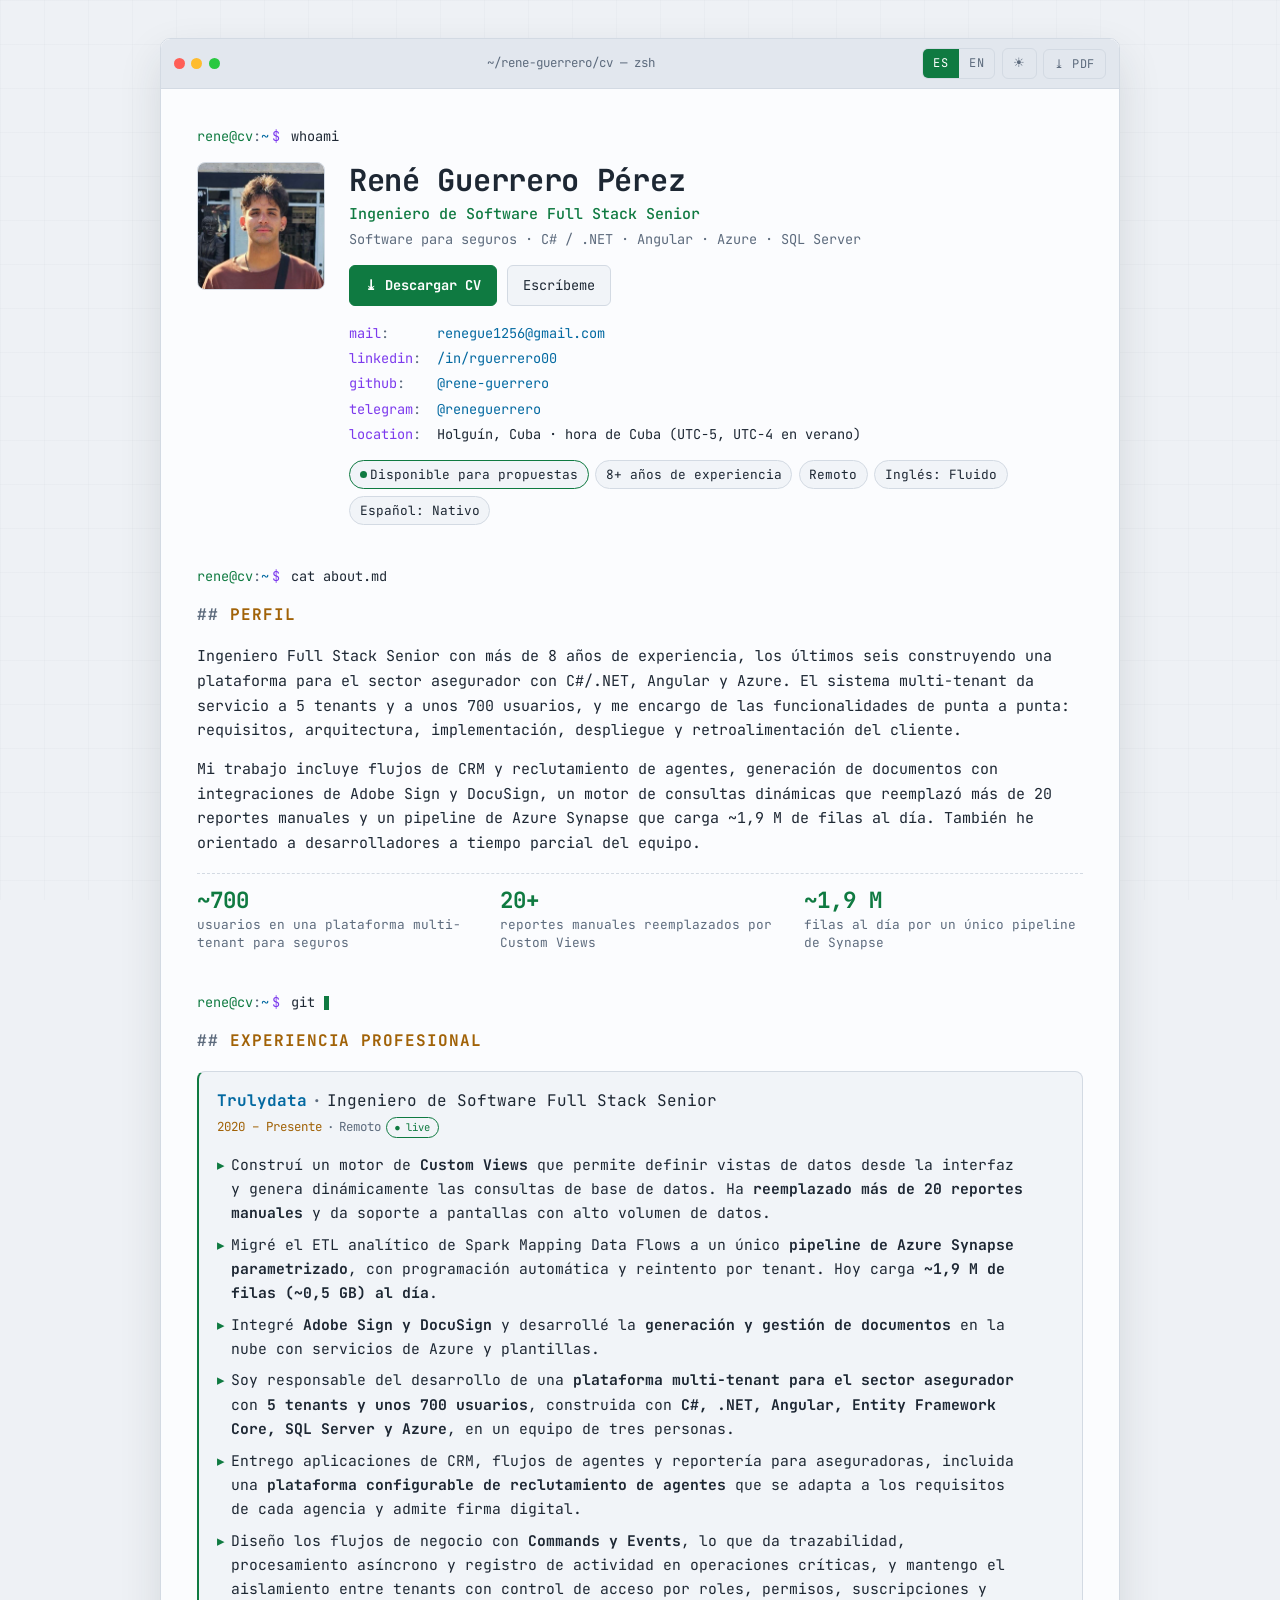
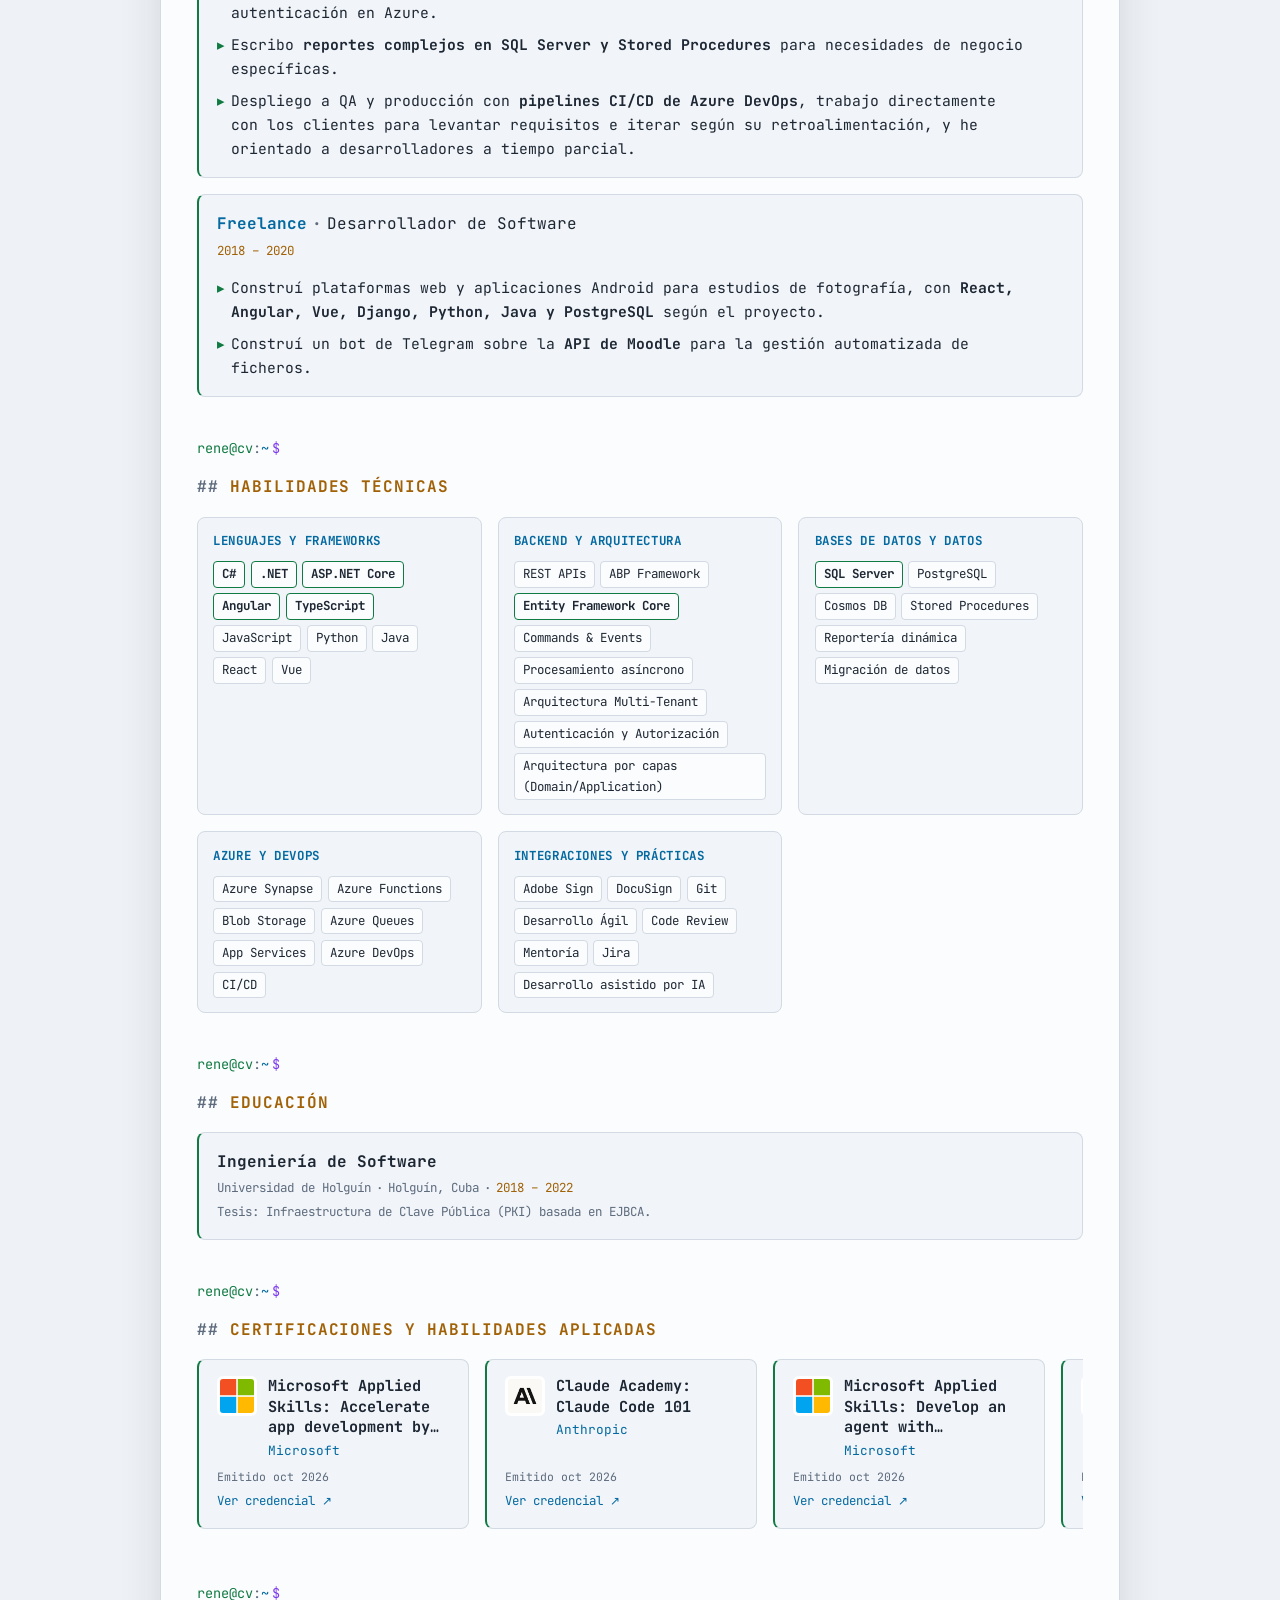
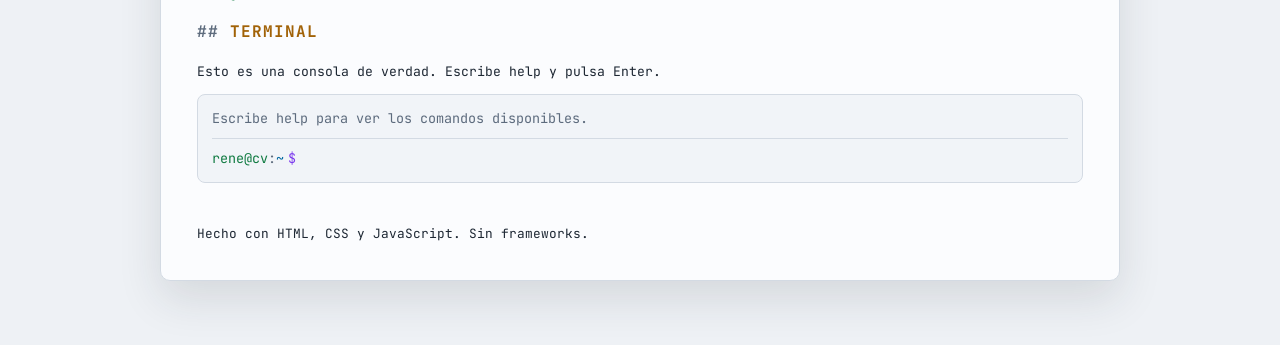
==== es/index.html @ 3ee92f15 "Rewrite content around insurance platform results; add per-language pages Content: new profile, 8 ou" ====
<!DOCTYPE html>
<html lang="es" data-theme="dark" data-base="../">
<head>
<meta charset="utf-8">
<meta name="viewport" content="width=device-width, initial-scale=1">
<title>René Guerrero Pérez — Ingeniero de Software Full Stack Senior</title>
<meta name="description" content="Ingeniero de Software Full Stack Senior que construye plataformas de seguros con C# / .NET, Angular, Azure y SQL Server. 8+ años de experiencia. Remoto.">
<meta name="author" content="René Guerrero Pérez">
<meta name="color-scheme" content="dark light">
<!-- Social cards and structured data need absolute URLs: crawlers do not
     resolve relative ones. If the site ends up on another address, this is
     the only place to change it — update every https://rene-guerrero.github.io/cv
     below, including the ones inside the JSON-LD block. -->
<link rel="canonical" href="https://rene-guerrero.github.io/cv/es/">
<link rel="alternate" hreflang="en" href="https://rene-guerrero.github.io/cv/">
<link rel="alternate" hreflang="es" href="https://rene-guerrero.github.io/cv/es/">
<link rel="alternate" hreflang="x-default" href="https://rene-guerrero.github.io/cv/">

<meta property="og:site_name" content="René Guerrero Pérez">
<meta property="og:title" content="René Guerrero Pérez — Ingeniero de Software Full Stack Senior">
<meta property="og:description" content="Software para seguros · C# / .NET · Angular · Azure · SQL Server. 8+ años de experiencia.">
<meta property="og:type" content="profile">
<meta property="og:locale" content="es_ES">
<meta property="og:locale:alternate" content="en_US">
<meta property="og:url" content="https://rene-guerrero.github.io/cv/es/">
<meta property="og:image" content="https://rene-guerrero.github.io/cv/assets/img/og.png">
<meta property="og:image:width" content="1200">
<meta property="og:image:height" content="630">
<meta property="og:image:alt" content="René Guerrero Pérez — Ingeniero de Software Full Stack Senior">

<meta name="twitter:card" content="summary_large_image">
<meta name="twitter:title" content="René Guerrero Pérez — Ingeniero de Software Full Stack Senior">
<meta name="twitter:description" content="Software para seguros · C# / .NET · Angular · Azure · SQL Server. 8+ años de experiencia.">
<meta name="twitter:image" content="https://rene-guerrero.github.io/cv/assets/img/og.png">

<script type="application/ld+json">
{
  "@context": "https://schema.org",
  "@type": "Person",
  "name": "René Guerrero Pérez",
  "givenName": "René",
  "familyName": "Guerrero Pérez",
  "jobTitle": "Ingeniero de Software Full Stack Senior",
  "description": "Ingeniero Full Stack Senior con más de 8 años de experiencia, los últimos seis construyendo una plataforma multi-tenant para seguros con C#, .NET, Angular, SQL Server y Microsoft Azure.",
  "url": "https://rene-guerrero.github.io/cv/",
  "image": "https://rene-guerrero.github.io/cv/assets/img/me-512.jpg",
  "email": "mailto:renegue1256@gmail.com",
  "address": {
    "@type": "PostalAddress",
    "addressLocality": "Holguín",
    "addressCountry": "CU"
  },
  "sameAs": [
    "https://www.linkedin.com/in/rguerrero00/",
    "https://github.com/rene-guerrero",
    "https://t.me/reneguerrero"
  ],
  "worksFor": {
    "@type": "Organization",
    "name": "Trulydata"
  },
  "alumniOf": {
    "@type": "CollegeOrUniversity",
    "name": "University of Holguín"
  },
  "knowsLanguage": [
    { "@type": "Language", "name": "Spanish", "alternateName": "es" },
    { "@type": "Language", "name": "English", "alternateName": "en" }
  ],
  "knowsAbout": [
    "C#", ".NET", "ASP.NET Core", "Angular", "TypeScript",
    "Microsoft Azure", "SQL Server", "Entity Framework Core",
    "Multi-tenant architecture", "REST APIs", "Azure Synapse", "Insurance software"
  ]
}
</script>
<link rel="icon" href="../assets/img/favicon.svg" type="image/svg+xml">
<link rel="preload" href="../assets/fonts/jetbrains-mono-latin.woff2" as="font" type="font/woff2" crossorigin>
<link rel="stylesheet" href="../assets/css/fonts.css">
<link rel="stylesheet" href="../assets/css/style.css">
</head>
<body>

<a class="skip-link" href="#main" data-i18n="ui.skip">Ir al contenido</a>

<div class="gridbg" aria-hidden="true"></div>
<div class="scanlines" aria-hidden="true"></div>

<div class="terminal">

  <header class="titlebar">
    <div class="lights" aria-hidden="true"><span class="light red"></span><span class="light yellow"></span><span class="light green"></span></div>
    <div class="titlebar__title"><span class="muted">~/</span>rene-guerrero<span class="muted">/cv</span> — zsh</div>
    <div class="titlebar__actions">
      <div class="seg" role="group" aria-label="Language">
        <a class="seg__btn" data-lang="es" hreflang="es" lang="es" href="./" aria-label="Español">ES</a>
        <a class="seg__btn" data-lang="en" hreflang="en" lang="en" href="../" aria-label="English">EN</a>
      </div>
      <button type="button" class="iconbtn" id="themeToggle" aria-label="Toggle theme" data-i18n-aria="ui.theme">
        <span class="theme-icon" aria-hidden="true"></span>
      </button>
      <a class="iconbtn iconbtn--text" id="pdfBtn" data-pdf href="../assets/pdf/Rene-Guerrero-CV-EN.pdf"
         download data-i18n-title="ui.pdfTitle">
        <span aria-hidden="true">⤓</span> <span data-i18n="ui.pdf">PDF</span>
      </a>
    </div>
  </header>

  <main class="screen" id="main">

    <!-- ── HERO ─────────────────────────────────────────── -->
    <section class="block hero">
      <p class="cmd" aria-hidden="true"><span class="prompt">rene@cv</span><span class="sep">:</span><span class="path">~</span><span class="sigil">$</span> <span class="typed">whoami</span></p>
      <div class="hero__body">
        <img class="avatar" src="../assets/img/me-512.jpg" alt="René Guerrero Pérez" width="512" height="512">
        <div class="hero__text">
          <h1 class="name">René Guerrero Pérez</h1>
          <p class="role" data-i18n="hero.role">Ingeniero de Software Full Stack Senior</p>
          <p class="stack" data-i18n="hero.stack">Software para seguros · C# / .NET · Angular · Azure · SQL Server</p>
          <p class="cta">
            <a class="btn btn--primary" data-pdf href="../assets/pdf/Rene-Guerrero-CV-EN.pdf" download><span aria-hidden="true">⤓</span> <span data-i18n="hero.cv">Descargar CV</span></a>
            <a class="btn" href="mailto:renegue1256@gmail.com"><span data-i18n="hero.emailMe">Escríbeme</span></a>
          </p>
          <ul class="contact">
            <li><span class="key">mail</span><a href="mailto:renegue1256@gmail.com">renegue1256@gmail.com</a></li>
            <li><span class="key">linkedin</span><a href="https://www.linkedin.com/in/rguerrero00/" target="_blank" rel="noopener">/in/rguerrero00</a></li>
            <li><span class="key">github</span><a href="https://github.com/rene-guerrero" target="_blank" rel="noopener">@rene-guerrero</a></li>
            <li><span class="key">telegram</span><a href="https://t.me/reneguerrero" target="_blank" rel="noopener">@reneguerrero</a></li>
            <li><span class="key">location</span><span data-i18n="hero.location">Holguín, Cuba · hora de Cuba (UTC−5, UTC−4 en verano)</span></li>
          </ul>
          <p class="badges">
            <span class="badge badge--status"><span class="pulse" aria-hidden="true"></span><span data-i18n="hero.available">Disponible para propuestas</span></span>
            <span class="badge" data-i18n="hero.exp">8+ años de experiencia</span>
            <span class="badge" data-i18n="hero.remote">Remoto</span>
            <span class="badge"><span data-i18n="hero.english">Inglés</span>: <span data-i18n="hero.fluent">Fluido</span></span>
            <span class="badge"><span data-i18n="hero.spanish">Español</span>: <span data-i18n="hero.native">Nativo</span></span>
          </p>
        </div>
      </div>
    </section>

    <!-- ── ABOUT ────────────────────────────────────────── -->
    <section class="block" id="about">
      <p class="cmd" aria-hidden="true"><span class="prompt">rene@cv</span><span class="sep">:</span><span class="path">~</span><span class="sigil">$</span> <span class="typed">cat about.md</span></p>
      <h2 class="h2" data-i18n="about.title">Perfil</h2>
      <p class="p" data-i18n="about.p1">Ingeniero Full Stack Senior con más de 8 años de experiencia, los últimos seis construyendo una plataforma para el sector asegurador con C#/.NET, Angular y Azure. El sistema multi-tenant da servicio a 5 tenants y a unos 700 usuarios, y me encargo de las funcionalidades de punta a punta: requisitos, arquitectura, implementación, despliegue y retroalimentación del cliente.</p>
      <p class="p" data-i18n="about.p2">Mi trabajo incluye flujos de CRM y reclutamiento de agentes, generación de documentos con integraciones de Adobe Sign y DocuSign, un motor de consultas dinámicas que reemplazó más de 20 reportes manuales y un pipeline de Azure Synapse que carga ~1,9 M de filas al día. También he orientado a desarrolladores a tiempo parcial del equipo.</p>
      <ul class="results" id="results"><!--pre:results--><li class="result"><span class="result__n">~700</span><span class="result__l">usuarios en una plataforma multi-tenant para seguros</span></li><li class="result"><span class="result__n">20+</span><span class="result__l">reportes manuales reemplazados por Custom Views</span></li><li class="result"><span class="result__n">~1,9 M</span><span class="result__l">filas al día por un único pipeline de Synapse</span></li><!--/pre:results--></ul>
    </section>

    <!-- ── EXPERIENCE ───────────────────────────────────── -->
    <section class="block" id="experience-section">
      <p class="cmd" aria-hidden="true"><span class="prompt">rene@cv</span><span class="sep">:</span><span class="path">~</span><span class="sigil">$</span> <span class="typed">git log --oneline experience/</span></p>
      <h2 class="h2" data-i18n="exp.title">Experiencia profesional</h2>
      <div id="experience" class="timeline"><!--pre:experience--><article class="card job"><header class="job__head"><h3 class="card__title"><span class="job__company">Trulydata</span><span class="dot">·</span><span class="job__role">Ingeniero de Software Full Stack Senior</span></h3><p class="card__meta"><span class="when">2020 – Presente</span><span class="dot">·</span><span>Remoto</span><span class="chip chip--live">● live</span></p></header><ul class="bullets"><li>Construí un motor de <strong>Custom Views</strong> que permite definir vistas de datos desde la interfaz y genera dinámicamente las consultas de base de datos. Ha <strong>reemplazado más de 20 reportes manuales</strong> y da soporte a pantallas con alto volumen de datos.</li><li>Migré el ETL analítico de Spark Mapping Data Flows a un único <strong>pipeline de Azure Synapse parametrizado</strong>, con programación automática y reintento por tenant. Hoy carga <strong>~1,9 M de filas (~0,5 GB) al día</strong>.</li><li>Integré <strong>Adobe Sign y DocuSign</strong> y desarrollé la <strong>generación y gestión de documentos</strong> en la nube con servicios de Azure y plantillas.</li><li>Soy responsable del desarrollo de una <strong>plataforma multi-tenant para el sector asegurador</strong> con <strong>5 tenants y unos 700 usuarios</strong>, construida con <strong>C#, .NET, Angular, Entity Framework Core, SQL Server y Azure</strong>, en un equipo de tres personas.</li><li>Entrego aplicaciones de CRM, flujos de agentes y reportería para aseguradoras, incluida una <strong>plataforma configurable de reclutamiento de agentes</strong> que se adapta a los requisitos de cada agencia y admite firma digital.</li><li>Diseño los flujos de negocio con <strong>Commands y Events</strong>, lo que da trazabilidad, procesamiento asíncrono y registro de actividad en operaciones críticas, y mantengo el aislamiento entre tenants con control de acceso por roles, permisos, suscripciones y autenticación en Azure.</li><li>Escribo <strong>reportes complejos en SQL Server y Stored Procedures</strong> para necesidades de negocio específicas.</li><li>Despliego a QA y producción con <strong>pipelines CI/CD de Azure DevOps</strong>, trabajo directamente con los clientes para levantar requisitos e iterar según su retroalimentación, y he orientado a desarrolladores a tiempo parcial.</li></ul></article><article class="card job"><header class="job__head"><h3 class="card__title"><span class="job__company">Freelance</span><span class="dot">·</span><span class="job__role">Desarrollador de Software</span></h3><p class="card__meta"><span class="when">2018 – 2020</span></p></header><ul class="bullets"><li>Construí plataformas web y aplicaciones Android para estudios de fotografía, con <strong>React, Angular, Vue, Django, Python, Java y PostgreSQL</strong> según el proyecto.</li><li>Construí un bot de Telegram sobre la <strong>API de Moodle</strong> para la gestión automatizada de ficheros.</li></ul></article><!--/pre:experience--></div>
    </section>

    <!-- ── SKILLS ───────────────────────────────────────── -->
    <section class="block" id="skills-section">
      <p class="cmd" aria-hidden="true"><span class="prompt">rene@cv</span><span class="sep">:</span><span class="path">~</span><span class="sigil">$</span> <span class="typed">ls -la skills/</span></p>
      <h2 class="h2" data-i18n="skills.title">Habilidades técnicas</h2>
      <div id="skills" class="skills"><!--pre:skills--><div class="skillgroup"><h3 class="skillgroup__name">Lenguajes y Frameworks</h3><ul class="tags"><li class="tag tag--core">C#</li><li class="tag tag--core">.NET</li><li class="tag tag--core">ASP.NET Core</li><li class="tag tag--core">Angular</li><li class="tag tag--core">TypeScript</li><li class="tag">JavaScript</li><li class="tag">Python</li><li class="tag">Java</li><li class="tag">React</li><li class="tag">Vue</li></ul></div><div class="skillgroup"><h3 class="skillgroup__name">Backend y Arquitectura</h3><ul class="tags"><li class="tag">REST APIs</li><li class="tag">ABP Framework</li><li class="tag tag--core">Entity Framework Core</li><li class="tag">Commands &amp; Events</li><li class="tag">Procesamiento asíncrono</li><li class="tag">Arquitectura Multi-Tenant</li><li class="tag">Autenticación y Autorización</li><li class="tag">Arquitectura por capas (Domain/Application)</li></ul></div><div class="skillgroup"><h3 class="skillgroup__name">Bases de Datos y Datos</h3><ul class="tags"><li class="tag tag--core">SQL Server</li><li class="tag">PostgreSQL</li><li class="tag">Cosmos DB</li><li class="tag">Stored Procedures</li><li class="tag">Reportería dinámica</li><li class="tag">Migración de datos</li></ul></div><div class="skillgroup"><h3 class="skillgroup__name">Azure y DevOps</h3><ul class="tags"><li class="tag">Azure Synapse</li><li class="tag">Azure Functions</li><li class="tag">Blob Storage</li><li class="tag">Azure Queues</li><li class="tag">App Services</li><li class="tag">Azure DevOps</li><li class="tag">CI/CD</li></ul></div><div class="skillgroup"><h3 class="skillgroup__name">Integraciones y Prácticas</h3><ul class="tags"><li class="tag">Adobe Sign</li><li class="tag">DocuSign</li><li class="tag">Git</li><li class="tag">Desarrollo Ágil</li><li class="tag">Code Review</li><li class="tag">Mentoría</li><li class="tag">Jira</li><li class="tag">Desarrollo asistido por IA</li></ul></div><!--/pre:skills--></div>
    </section>

    <!-- ── EDUCATION ────────────────────────────────────── -->
    <section class="block" id="education-section">
      <p class="cmd" aria-hidden="true"><span class="prompt">rene@cv</span><span class="sep">:</span><span class="path">~</span><span class="sigil">$</span> <span class="typed">cat education.txt</span></p>
      <h2 class="h2" data-i18n="edu.title">Educación</h2>
      <div class="card">
        <h3 class="card__title" data-i18n="edu.degree">Ingeniería de Software</h3>
        <p class="card__meta"><span data-i18n="edu.school">Universidad de Holguín</span> <span class="dot">·</span> <span data-i18n="edu.place">Holguín, Cuba</span> <span class="dot">·</span> <span class="when">2018 – 2022</span></p>
        <p class="card__meta" data-i18n="edu.thesis">Tesis: Infraestructura de Clave Pública (PKI) basada en EJBCA.</p>
      </div>
    </section>

    <!-- ── CERTIFICATIONS ───────────────────────────────── -->
    <section class="block" id="certs-section" hidden>
      <p class="cmd" aria-hidden="true"><span class="prompt">rene@cv</span><span class="sep">:</span><span class="path">~</span><span class="sigil">$</span> <span class="typed">ls certifications/ --recent</span></p>
      <h2 class="h2" data-i18n="certs.title">Certificaciones y habilidades aplicadas</h2>
      <ul class="certs" id="certs"></ul>
    </section>

    <!-- ── INTERACTIVE CONSOLE ──────────────────────────── -->
    <section class="block" id="console-section">
      <p class="cmd" aria-hidden="true"><span class="prompt">rene@cv</span><span class="sep">:</span><span class="path">~</span><span class="sigil">$</span> <span class="typed">./cv --interactive</span></p>
      <h2 class="h2" data-i18n="console.title">Terminal</h2>
      <p class="p muted console__hint" data-i18n="console.hint">Esto es una consola de verdad. Escribe help y pulsa Enter.</p>

      <div class="console" id="console">
        <div class="console__out" id="consoleOut" role="log" aria-live="polite"></div>
        <form class="console__form" id="consoleForm" autocomplete="off">
          <label class="console__label" for="consoleInput">
            <span class="prompt">rene@cv</span><span class="sep">:</span><span class="path">~</span><span class="sigil">$</span>
          </label>
          <input class="console__input" id="consoleInput" type="text"
                 spellcheck="false" autocapitalize="off" autocorrect="off"
                 data-i18n-aria="console.label">
        </form>
      </div>
    </section>

    <!-- ── FOOTER ───────────────────────────────────────── -->
    <section class="block">
      <p class="p muted small"><span data-i18n="ui.builtWith">Hecho con HTML, CSS y JavaScript. Sin frameworks.</span></p>
    </section>

  </main>
</div>

<script src="../assets/js/data.js"></script>
<script src="../assets/js/certs.js"></script>
<script src="../assets/js/main.js"></script>
</body>
</html>
---- assets/css/fonts.css ----
/* JetBrains Mono (variable, weights 400-700), self-hosted.
   Generated by tools/fetch-fonts.py - do not edit by hand.
   SIL Open Font License 1.1, see assets/fonts/OFL.txt */

/* latin-ext */
@font-face {
  font-family: 'JetBrains Mono';
  font-style: normal;
  font-weight: 400 700;
  font-display: swap;
  src: url(../fonts/jetbrains-mono-latin-ext.woff2) format('woff2');
  unicode-range: U+0100-02BA, U+02BD-02C5, U+02C7-02CC, U+02CE-02D7, U+02DD-02FF, U+0304, U+0308, U+0329, U+1D00-1DBF, U+1E00-1E9F, U+1EF2-1EFF, U+2020, U+20A0-20AB, U+20AD-20C0, U+2113, U+2C60-2C7F, U+A720-A7FF;
}

/* latin */
@font-face {
  font-family: 'JetBrains Mono';
  font-style: normal;
  font-weight: 400 700;
  font-display: swap;
  src: url(../fonts/jetbrains-mono-latin.woff2) format('woff2');
  unicode-range: U+0000-00FF, U+0131, U+0152-0153, U+02BB-02BC, U+02C6, U+02DA, U+02DC, U+0304, U+0308, U+0329, U+2000-206F, U+20AC, U+2122, U+2191, U+2193, U+2212, U+2215, U+FEFF, U+FFFD;
}
---- assets/css/style.css ----
/* ─────────────────────────────────────────────────────
   CV — terminal / console theme
   ───────────────────────────────────────────────────── */

:root {
  --font: "JetBrains Mono", ui-monospace, SFMono-Regular, "SF Mono", Menlo,
          Consolas, "Liberation Mono", monospace;

  --radius: 10px;
  --maxw: 60rem;
}

/* Dark (default) */
:root,
:root[data-theme="dark"] {
  --bg: #0b0f14;
  --bg-chrome: #10161e;
  --bg-screen: #0d1219;
  --bg-soft: #131b24;
  --border: #1f2b38;
  --fg: #cdd9e5;
  --fg-dim: #7d8da0;
  --accent: #4ade80;   /* prompt green */
  --accent-2: #38bdf8; /* cyan */
  --accent-3: #f0b429; /* amber */
  --magenta: #c792ea;
  --grid-line: rgba(205, 217, 229, .035);
  --shadow: 0 24px 60px rgba(0, 0, 0, .55);
  --glow: 0 0 12px rgba(74, 222, 128, .35);
}

/* Light */
:root[data-theme="light"] {
  --bg: #eef1f5;
  --bg-chrome: #e2e7ee;
  --bg-screen: #fbfcfe;
  --bg-soft: #f1f4f8;
  --border: #d3dae3;
  --fg: #1d2733;
  --fg-dim: #5d6b7d;
  --accent: #0f7a41;
  --accent-2: #0369a1;
  --accent-3: #a16207;
  --magenta: #7c3aed;
  --grid-line: rgba(29, 39, 51, .04);
  --shadow: 0 18px 44px rgba(29, 39, 51, .12);
  --glow: none;
}

* { box-sizing: border-box; }

html { scroll-behavior: smooth; }

body {
  margin: 0;
  padding: clamp(.75rem, 3vw, 2.5rem) 1rem clamp(2rem, 5vw, 4rem);
  background: var(--bg);
  background-image:
    radial-gradient(1200px 600px at 12% -10%, rgba(56, 189, 248, .10), transparent 60%),
    radial-gradient(900px 500px at 100% 0%, rgba(74, 222, 128, .08), transparent 60%);
  color: var(--fg);
  font-family: var(--font);
  font-size: 15px;
  line-height: 1.65;
  -webkit-font-smoothing: antialiased;
}

:root[data-theme="light"] body { background-image: none; }

a {
  color: var(--accent-2);
  text-decoration: none;
  border-bottom: 1px dotted transparent;
}
a:hover { border-bottom-color: currentColor; }

/* shown only on paper — the phone number belongs in the PDF a recruiter
   downloads, not on an indexable public page */
.print-only { display: none; }

/* selection picks up the prompt green; the text flips to the screen
   colour so it stays readable in both themes */
::selection {
  background: var(--accent);
  color: var(--bg-screen);
}

.muted { color: var(--fg-dim); }
.dot { color: var(--fg-dim); margin: 0 .5ch; }

.skip-link {
  position: absolute;
  left: -9999px;
}
.skip-link:focus {
  left: 1rem; top: 1rem;
  z-index: 10;
  background: var(--bg-soft);
  border: 1px solid var(--accent);
  padding: .5rem .75rem;
  border-radius: 6px;
}

:focus-visible {
  outline: 2px solid var(--accent);
  outline-offset: 2px;
  border-radius: 4px;
}

/* subtle CRT scanlines, dark theme only */
.scanlines {
  position: fixed;
  inset: 0;
  pointer-events: none;
  z-index: 1;
  background: repeating-linear-gradient(
    to bottom,
    rgba(255, 255, 255, .018) 0 1px,
    transparent 1px 3px
  );
}
:root[data-theme="light"] .scanlines { display: none; }

/* ── window chrome ─────────────────────────────────── */

.terminal {
  position: relative;
  z-index: 2;
  max-width: var(--maxw);
  margin: 0 auto;
  border: 1px solid var(--border);
  border-radius: var(--radius);
  background: var(--bg-screen);
  box-shadow: var(--shadow);
  /* clip (not hidden) so the sticky titlebar keeps working */
  overflow: clip;
}

.titlebar {
  position: sticky;
  top: 0;
  z-index: 3;
  display: flex;
  align-items: center;
  gap: .75rem;
  padding: .55rem .8rem;
  background: var(--bg-chrome);
  border-bottom: 1px solid var(--border);
  backdrop-filter: blur(6px);
}

.lights { display: flex; gap: .4rem; flex: 0 0 auto; }
.light { width: 11px; height: 11px; border-radius: 50%; display: block; }
.light.red { background: #ff5f57; }
.light.yellow { background: #febc2e; }
.light.green { background: #28c840; }

.titlebar__title {
  flex: 1 1 auto;
  text-align: center;
  font-size: .78rem;
  color: var(--fg-dim);
  white-space: nowrap;
  overflow: hidden;
  text-overflow: ellipsis;
}

.titlebar__actions {
  flex: 0 0 auto;
  display: flex;
  align-items: center;
  gap: .4rem;
}

.seg {
  display: inline-flex;
  border: 1px solid var(--border);
  border-radius: 6px;
  overflow: hidden;
}
.seg__btn {
  font: inherit;
  font-size: .75rem;
  letter-spacing: .04em;
  padding: .45rem .65rem;
  background: transparent;
  color: var(--fg-dim);
  border: 0;
  cursor: pointer;
}
.seg__btn { display: inline-block; line-height: 1.2; text-decoration: none; }
.seg__btn:hover { color: var(--fg); }
.seg__btn.is-active {
  background: var(--accent);
  color: var(--bg-screen);
}
:root[data-theme="light"] .seg__btn.is-active { color: #fff; }

.iconbtn {
  font: inherit;
  font-size: .8rem;
  line-height: 1;
  padding: .5rem .65rem;
  background: transparent;
  color: var(--fg-dim);
  border: 1px solid var(--border);
  border-radius: 6px;
  cursor: pointer;
}
.iconbtn:hover { color: var(--fg); border-color: var(--fg-dim); }
.iconbtn--text { font-size: .75rem; letter-spacing: .04em; }

/* ── screen ────────────────────────────────────────── */

.screen {
  padding: clamp(1rem, 4vw, 2.25rem);
}

.block + .block { margin-top: 2.5rem; }

.cmd {
  margin: 0 0 .9rem;
  font-size: .85rem;
  color: var(--fg-dim);
  word-break: break-word;
}
.prompt { color: var(--accent); text-shadow: var(--glow); }
.sep { color: var(--fg-dim); }
.path { color: var(--accent-2); }
.sigil { color: var(--magenta); margin: 0 .4ch; }
.typed { color: var(--fg); }

.caret {
  display: inline-block;
  width: .6ch;
  height: 1.05em;
  vertical-align: -.18em;
  background: var(--accent);
  animation: blink 1.1s steps(1) infinite;
}
@keyframes blink { 50% { opacity: 0; } }

/* caret that follows the text while a command types itself out:
   solid, so it reads as a cursor in motion rather than an idle one */
.caret--typing {
  margin-left: .1ch;
  animation: none;
}

/* keep the line at full height before its command has typed */
.typed { white-space: pre; }
.typed.is-pending::after { content: ""; }

.h2 {
  margin: 0 0 1rem;
  font-size: 1rem;
  letter-spacing: .06em;
  text-transform: uppercase;
  color: var(--accent-3);
}
.h2::before { content: "## "; color: var(--fg-dim); }

.p { margin: 0 0 .85rem; color: var(--fg); }
.p:last-child { margin-bottom: 0; }

/* ── hero ──────────────────────────────────────────── */

.hero__body {
  display: flex;
  gap: 1.5rem;
  align-items: flex-start;
  flex-wrap: wrap;
}

.avatar {
  width: 128px;
  height: 128px;
  flex: 0 0 auto;
  object-fit: cover;
  border-radius: 8px;
  border: 1px solid var(--border);
  filter: saturate(1.02);
}

.hero__text { flex: 1 1 18rem; min-width: 0; }

.name {
  margin: 0;
  font-size: clamp(1.4rem, 4vw, 1.9rem);
  line-height: 1.2;
  letter-spacing: -.01em;
}
.role { margin: .25rem 0 0; color: var(--accent); font-weight: 500; }
.stack { margin: .1rem 0 .9rem; color: var(--fg-dim); font-size: .85rem; }

.contact {
  list-style: none;
  margin: 0 0 .9rem;
  padding: 0;
  display: grid;
  gap: .18rem;
  font-size: .85rem;
}
.contact .key {
  display: inline-block;
  min-width: 11ch;
  color: var(--magenta);
}
.contact .key::after { content: ":"; color: var(--fg-dim); }

.badges { margin: 0; display: flex; flex-wrap: wrap; gap: .4rem; }
.badge {
  font-size: .8rem;
  padding: .2rem .6rem;
  border: 1px solid var(--border);
  border-radius: 999px;
  background: var(--bg-soft);
  color: var(--fg);
}

.cta { margin: 0 0 1rem; display: flex; flex-wrap: wrap; gap: .6rem; }
.btn {
  display: inline-block;
  font-size: .85rem;
  padding: .5rem .95rem;
  border: 1px solid var(--border);
  border-radius: 6px;
  color: var(--fg);
  background: var(--bg-soft);
}
.btn:hover { border-color: var(--accent); }
.btn--primary {
  background: var(--accent);
  border-color: var(--accent);
  color: var(--bg-screen);
  font-weight: 700;
}
:root[data-theme="light"] .btn--primary { color: #fff; }

/* ── cards ─────────────────────────────────────────── */

.card {
  border: 1px solid var(--border);
  border-left: 2px solid var(--accent);
  border-radius: 8px;
  background: var(--bg-soft);
  padding: 1rem 1.1rem;
}

.timeline { display: grid; gap: 1rem; }

.card__title { margin: 0; font-size: 1rem; }
.job__company { color: var(--accent-2); }
.job__role { color: var(--fg); font-weight: 400; }

.card__meta {
  margin: .2rem 0 0;
  font-size: .78rem;
  color: var(--fg-dim);
  display: flex;
  flex-wrap: wrap;
  align-items: center;
  gap: .1rem;
}
.when { color: var(--accent-3); }

.chip {
  margin-left: .6ch;
  font-size: .66rem;
  padding: .05rem .45rem;
  border-radius: 999px;
  border: 1px solid var(--border);
}
.chip--live { color: var(--accent); border-color: var(--accent); }

.bullets {
  margin: .9rem 0 0;
  padding: 0;
  list-style: none;
  display: grid;
  gap: .45rem;
}
.bullets li {
  position: relative;
  padding-left: 1.6ch;
  font-size: .92rem;
  max-width: 90ch;
}
.bullets li::before {
  content: "▸";
  position: absolute;
  left: 0;
  color: var(--accent);
}
.bullets strong { color: var(--fg); font-weight: 700; }

/* ── results strip ─────────────────────────────────── */

.results {
  list-style: none;
  margin: 1.1rem 0 0;
  padding: .8rem 0 0;
  border-top: 1px dashed var(--border);
  display: grid;
  gap: .9rem 1.5rem;
  grid-template-columns: repeat(auto-fit, minmax(13rem, 1fr));
}
.result { display: flex; flex-direction: column; gap: .1rem; }
.result__n { font-size: 1.4rem; font-weight: 700; line-height: 1.2; color: var(--accent); }
.result__l { font-size: .8rem; line-height: 1.4; color: var(--fg-dim); }

/* ── skills ────────────────────────────────────────── */

.skills {
  display: grid;
  gap: 1rem;
  grid-template-columns: repeat(auto-fit, minmax(17rem, 1fr));
}

.skillgroup {
  border: 1px solid var(--border);
  border-radius: 8px;
  background: var(--bg-soft);
  padding: .85rem .95rem;
}
.skillgroup__name {
  margin: 0 0 .6rem;
  font-size: .78rem;
  letter-spacing: .05em;
  text-transform: uppercase;
  color: var(--accent-2);
}

.tags { list-style: none; margin: 0; padding: 0; display: flex; flex-wrap: wrap; gap: .35rem; }
.tag {
  font-size: .78rem;
  padding: .12rem .5rem;
  border: 1px solid var(--border);
  border-radius: 4px;
  background: var(--bg-screen);
  color: var(--fg);
}

.tag--core {
  border-color: var(--accent);
  font-weight: 700;
}

/* ── small screens ─────────────────────────────────── */

@media (max-width: 520px) {
  .titlebar__title { display: none; }
  .avatar { width: 92px; height: 92px; }
}

/* Honour the preference completely: no typing, drifting grid, pulse or
   caret blink. The typing effect is also skipped in main.js. */
@media (prefers-reduced-motion: reduce) {
  html { scroll-behavior: auto; }
  *, *::before, *::after { animation: none !important; }
}

/* ── print / PDF ───────────────────────────────────── */

@page {
  size: A4;
  margin: 12mm 12mm 14mm;
}

@media print {
  /* force the light palette on paper, whatever the screen theme is */
  :root, :root[data-theme="dark"], :root[data-theme="light"] {
    --bg: #fff;
    --bg-chrome: #fff;
    --bg-screen: #fff;
    --bg-soft: #fff;
    --border: #c9d1d9;
    --fg: #111;
    --fg-dim: #555;
    --accent: #0a6b39;
    --accent-2: #0b4f80;
    --accent-3: #7a4b06;
    --magenta: #5b21b6;
    --shadow: none;
    --glow: none;
  }

  body {
    margin: 0;
    padding: 0;
    background: #fff !important;
    background-image: none !important;
    font-size: 10pt;
    line-height: 1.45;
  }

  .scanlines,
  .titlebar,
  .skip-link,
  .caret { display: none !important; }

  .terminal {
    max-width: none;
    border: 0;
    border-radius: 0;
    box-shadow: none;
    background: #fff;
  }

  .screen { padding: 0; }

  .cmd { display: none; }

  .block + .block { margin-top: 1.1rem; }

  .h2 {
    font-size: 10pt;
    margin-bottom: .45rem;
    border-bottom: 1px solid var(--border);
    padding-bottom: .15rem;
  }
  .h2::before { content: none; }

  .avatar { width: 96px; height: 96px; }

  .name { font-size: 17pt; }

  a { color: var(--fg); border: 0; }

  .card,
  .skillgroup {
    background: #fff;
    border-color: var(--border);
    padding: .5rem .65rem;
  }
  .card { border-left-width: 2px; }

  .bullets li { font-size: 9pt; }
  .tag { font-size: 8.5pt; background: #fff; }

  ::selection { background: transparent; color: inherit; }

  .contact li.print-only { display: list-item; }

  .badge { border-color: var(--border); }
  .chip--live { display: none; }

  /* keep blocks from splitting badly across pages */
  .block, .card, .skillgroup, .hero__body { break-inside: avoid; }
  .job { break-inside: auto; }
  h1, h2, h3 { break-after: avoid; }

  /* last block is just the shell prompt / credits */
  .block:last-child { display: none; }
}

/* ── drifting grid ─────────────────────────────────
   Deliberately near-invisible: it should read as texture, not motion.
   Anyone who notices it consciously means it is too strong. */

.gridbg {
  position: fixed;
  inset: 0;
  pointer-events: none;
  z-index: 0;
  opacity: .5;
  background-image:
    linear-gradient(var(--grid-line) 1px, transparent 1px),
    linear-gradient(90deg, var(--grid-line) 1px, transparent 1px);
  background-size: 44px 44px;
  animation: drift 90s linear infinite;
}

@keyframes drift {
  to { background-position: 44px 44px, 44px 44px; }
}

/* ── availability badge ────────────────────────────── */

.badge--status {
  color: var(--fg);
  border-color: var(--accent);
  display: inline-flex;
  align-items: center;
  gap: .45ch;
}

.pulse {
  width: 7px;
  height: 7px;
  border-radius: 50%;
  background: var(--accent);
  box-shadow: 0 0 0 0 var(--accent);
  animation: pulse 2.4s ease-out infinite;
}

@keyframes pulse {
  0%   { box-shadow: 0 0 0 0 color-mix(in srgb, var(--accent) 70%, transparent); }
  70%  { box-shadow: 0 0 0 6px transparent; }
  100% { box-shadow: 0 0 0 0 transparent; }
}

/* ── interactive console ───────────────────────────── */

.console {
  border: 1px solid var(--border);
  border-radius: 8px;
  background: var(--bg-soft);
  padding: .8rem .9rem;
  cursor: text;
}

.console__out {
  max-height: 17rem;
  overflow-y: auto;
  overscroll-behavior: contain;
  font-size: .84rem;
  line-height: 1.6;
}
.console__out:empty { display: none; }

.console__line {
  white-space: pre-wrap;
  word-break: break-word;
}
.console__line--dim  { color: var(--fg-dim); }
.console__line--warn { color: var(--accent-3); }
.console__line--echo { margin-top: .45rem; }
.console__line--echo:first-child { margin-top: 0; }

.console__cmdname {
  display: inline-block;
  min-width: 12ch;
  color: var(--accent-2);
}

.console__form {
  display: flex;
  align-items: baseline;
  gap: .6ch;
  margin-top: .5rem;
  padding-top: .5rem;
  border-top: 1px solid var(--border);
}
.console__out:empty + .console__form {
  margin-top: 0;
  padding-top: 0;
  border-top: 0;
}

.console__label {
  flex: 0 0 auto;
  font-size: .84rem;
  cursor: text;
}

.console__input {
  flex: 1 1 auto;
  min-width: 0;
  font: inherit;
  font-size: .84rem;
  color: var(--fg);
  background: transparent;
  border: 0;
  padding: 0;
  caret-color: var(--accent);
}
.console__input:focus { outline: none; }
.console__input::placeholder { color: var(--fg-dim); }

.console__hint { font-size: .82rem; margin-bottom: .7rem; }

.small { font-size: .8rem; }



@media print {
  .gridbg,
  #console-section { display: none !important; }

  .badge--status { border-color: var(--border); }
  .pulse { display: none; }
}

/* ── certifications: horizontal card scroller ──────── */

.certs {
  list-style: none;
  margin: 0;
  padding: 0 0 .8rem;
  display: flex;
  gap: 1rem;
  overflow-x: auto;
  scroll-snap-type: x proximity;
  scrollbar-width: thin;
  scrollbar-color: var(--border) transparent;
}
.certs > li { flex: 0 0 min(17rem, 80%); scroll-snap-align: start; display: flex; }

.cert { display: flex; flex-direction: column; width: 100%; gap: .35rem; }

/* every card gets the same three bands — header, meta rows, link — so a
   long title or a missing ID never changes the card's shape */
.cert__head { display: flex; gap: .7rem; align-items: flex-start; height: 5.4rem; overflow: hidden; }
.cert__who { min-width: 0; display: grid; gap: .25rem; align-content: start; }
.cert__logo {
  flex: none;
  width: 40px;
  height: 40px;
  border-radius: 6px;
  background: #fff;
  padding: 3px;
  object-fit: contain;
}
.cert__name {
  font-size: .95rem;
  line-height: 1.35;
  display: -webkit-box;
  -webkit-box-orient: vertical;
  -webkit-line-clamp: 3;
  line-clamp: 3;
  overflow: hidden;
}
.cert__issuer { margin: 0; font-size: .8rem; line-height: 1.4; color: var(--accent-2); }

.cert__dates, .cert__id {
  margin: 0;
  font-size: .72rem;
  line-height: 1.5;
  height: 1.5em;
  color: var(--fg-dim);
  white-space: nowrap;
  overflow: hidden;
  text-overflow: ellipsis;
}
.cert__issuer { white-space: nowrap; overflow: hidden; text-overflow: ellipsis; }

/* shrink-wrap the link so its dotted underline spans only text + icon */
.cert__link { margin-top: auto; align-self: flex-start; font-size: .78rem; }

.cert--more { align-items: center; justify-content: center; text-align: center; border-left-style: dashed; }

@media print {
  .certs { flex-wrap: wrap; overflow: visible; }
  .certs > li { flex-basis: 48%; }
  .cert__head { height: auto; overflow: visible; }
  .cert__name { display: block; -webkit-line-clamp: unset; line-clamp: unset; overflow: visible; }
  .cert__link, .cert--more { display: none; }
  .cta { display: none; }
  .certs > li:nth-child(n+5) { display: none; }
}
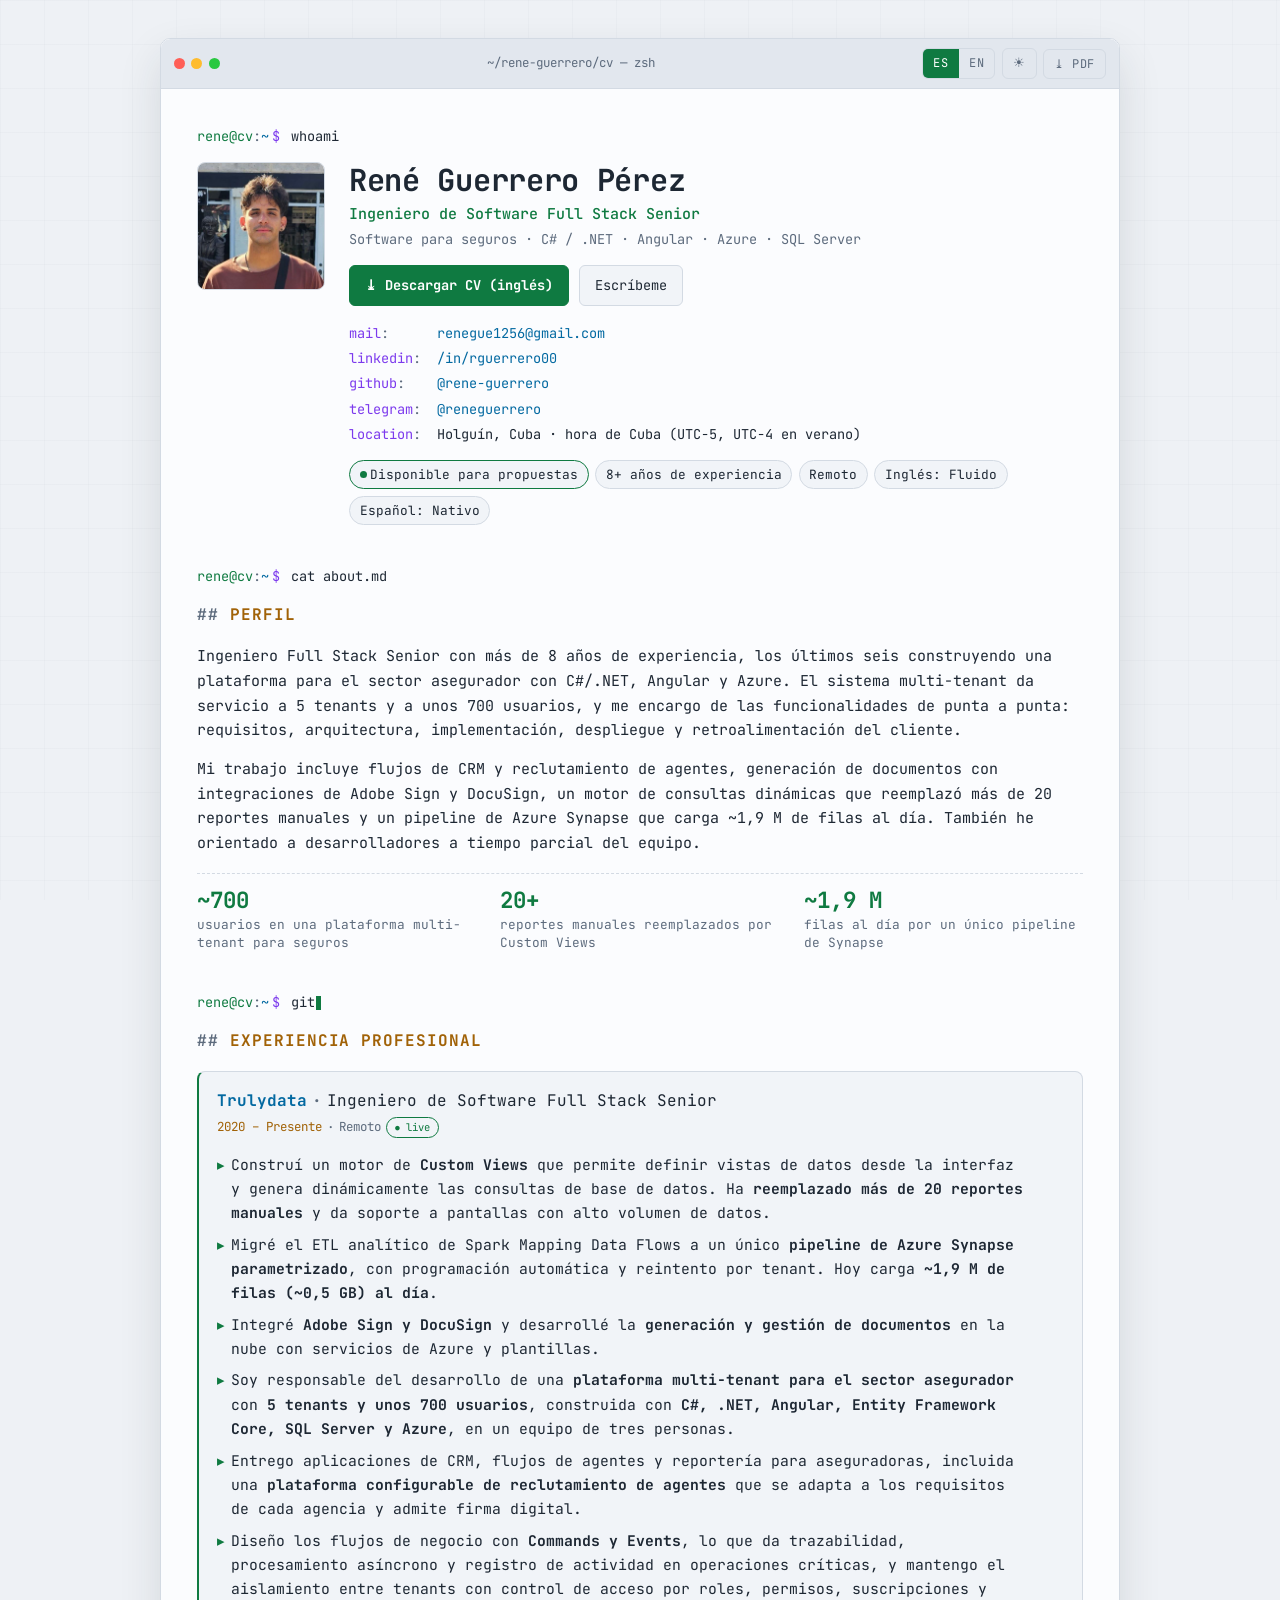
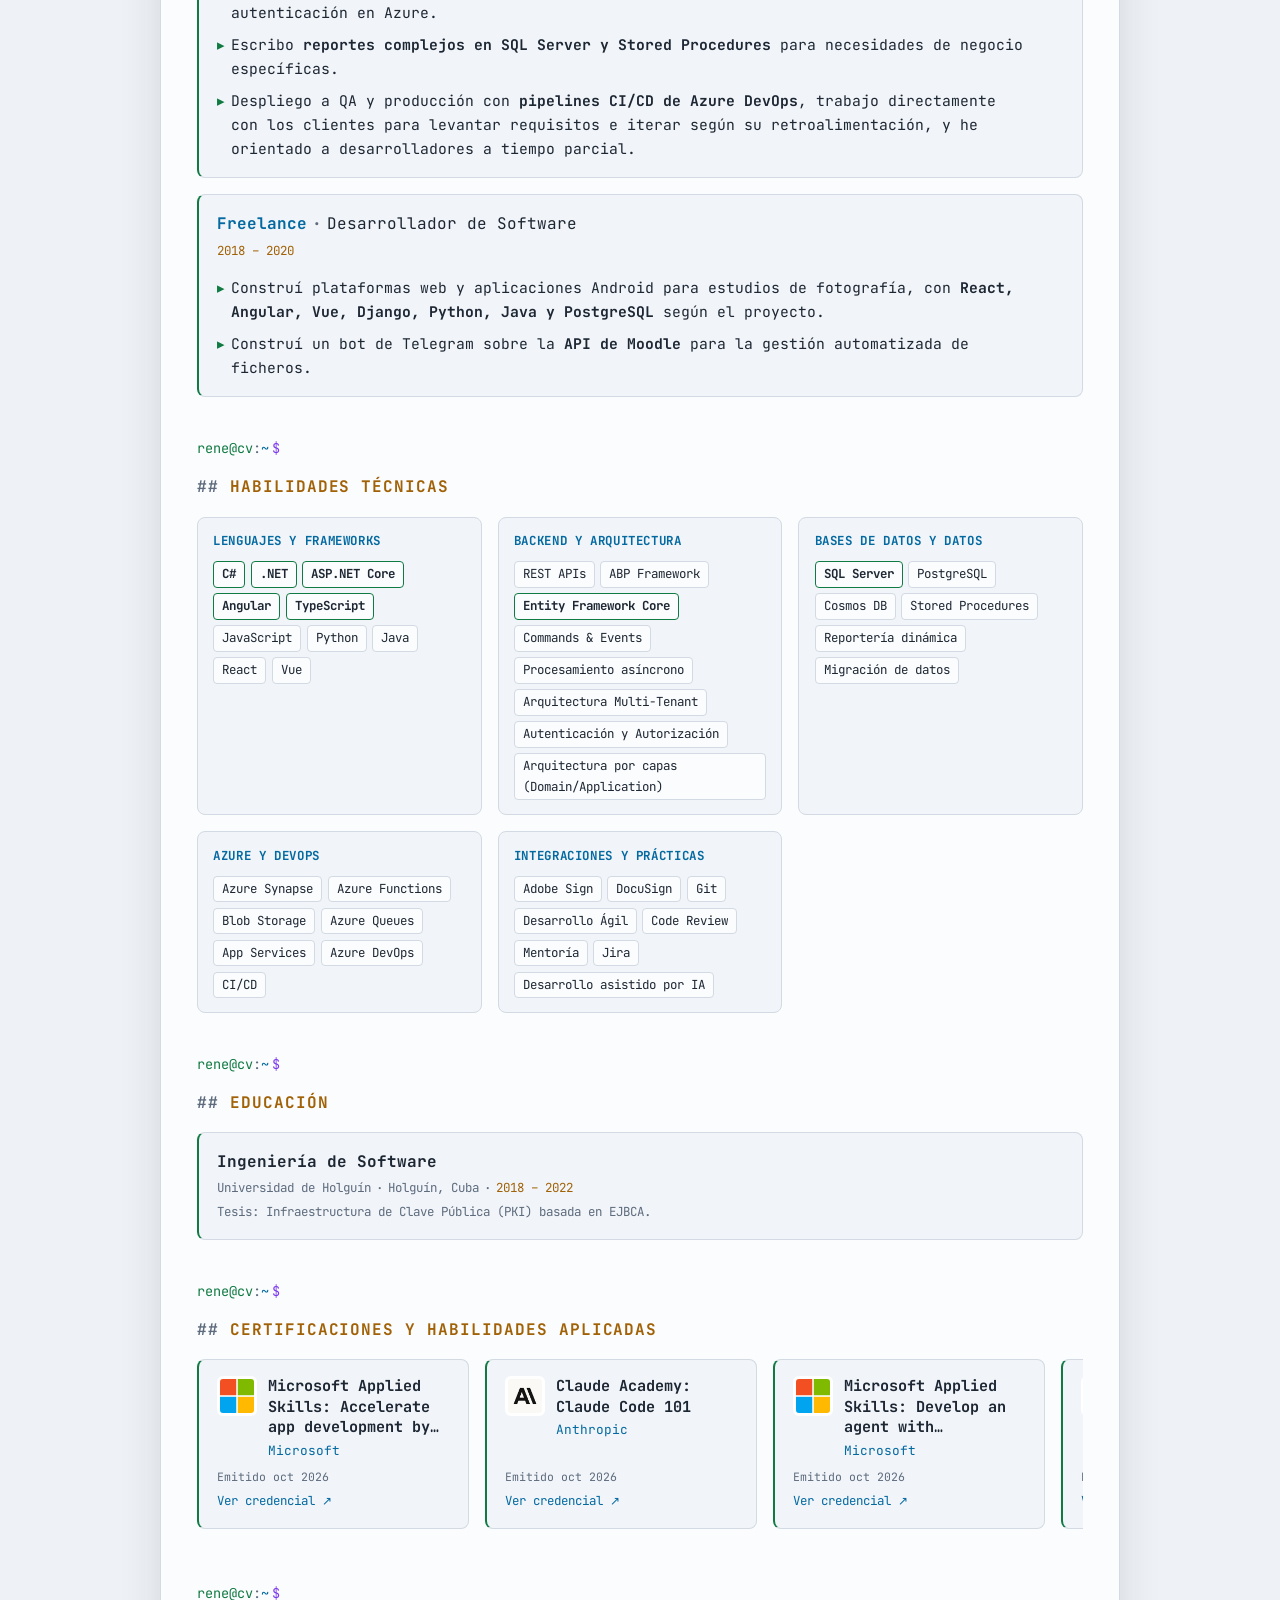
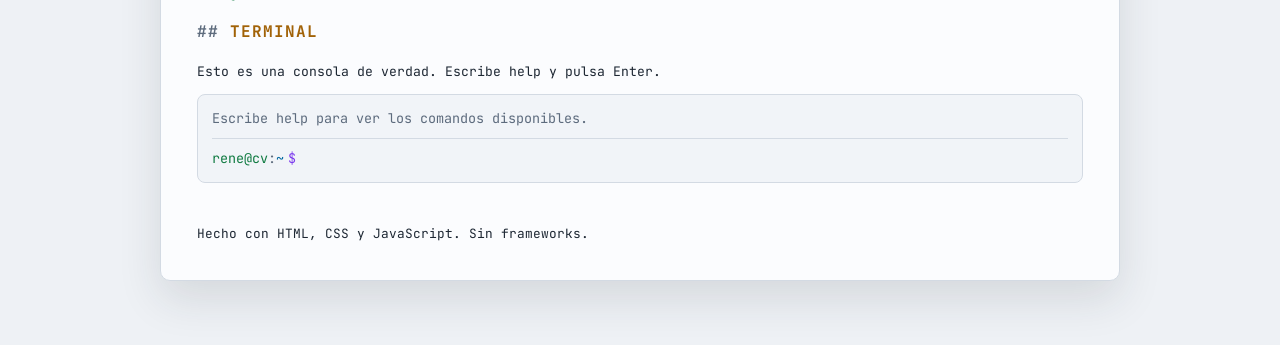
==== commit dcea5e83: "Replace the downloadable CV with a one-page English Harvard-style PDF The PDF is now printed from to" ====
--- a/es/index.html
+++ b/es/index.html
@@ -118,7 +118,7 @@
           <p class="role" data-i18n="hero.role">Ingeniero de Software Full Stack Senior</p>
           <p class="stack" data-i18n="hero.stack">Software para seguros · C# / .NET · Angular · Azure · SQL Server</p>
           <p class="cta">
-            <a class="btn btn--primary" data-pdf href="../assets/pdf/Rene-Guerrero-CV-EN.pdf" download><span aria-hidden="true">⤓</span> <span data-i18n="hero.cv">Descargar CV</span></a>
+            <a class="btn btn--primary" data-pdf href="../assets/pdf/Rene-Guerrero-CV-EN.pdf" download><span aria-hidden="true">⤓</span> <span data-i18n="hero.cv">Descargar CV (inglés)</span></a>
             <a class="btn" href="mailto:renegue1256@gmail.com"><span data-i18n="hero.emailMe">Escríbeme</span></a>
           </p>
           <ul class="contact">
--- a/assets/css/style.css
+++ b/assets/css/style.css
@@ -521,8 +521,6 @@
   }
   .h2::before { content: none; }
 
-  .avatar { width: 96px; height: 96px; }
-
   .name { font-size: 17pt; }
 
   a { color: var(--fg); border: 0; }
@@ -545,10 +543,37 @@
   .badge { border-color: var(--border); }
   .chip--live { display: none; }
 
-  /* keep blocks from splitting badly across pages */
-  .block, .card, .skillgroup, .hero__body { break-inside: avoid; }
-  .job { break-inside: auto; }
+  /* Sections may run across a page break — keeping a whole section
+     together is what used to push Experience onto page 2 and leave half
+     of page 1 blank. The pieces inside a section still stay whole. */
+  .hero__body, .skillgroup, .results, .cert, .bullets li, .job__head { break-inside: avoid; }
+  .block, .job { break-inside: auto; }
   h1, h2, h3 { break-after: avoid; }
+
+  /* tighter header: the photo and badges were costing a third of page 1 */
+  .avatar { width: 80px; height: 80px; }
+  .badges { margin-top: .4rem; }
+
+  .results { margin-top: .6rem; padding-top: .5rem; }
+  .result__n { font-size: 13pt; }
+
+  .timeline { gap: .6rem; }
+  .bullets { margin-top: .5rem; gap: .25rem; }
+
+  /* skills: one line per group instead of boxes of pills */
+  .skills { display: grid; grid-template-columns: 1fr; gap: .2rem; }
+  .skillgroup {
+    display: grid;
+    grid-template-columns: 26ch 1fr;
+    gap: 1ch;
+    border: 0;
+    padding: 0;
+  }
+  .skillgroup__name { margin: 0; font-size: 8pt; line-height: 1.6; }
+  .tags { display: block; font-size: 9pt; }
+  .tag { display: inline; border: 0; padding: 0; font-size: 9pt; }
+  .tag:not(:last-child)::after { content: " · "; font-weight: 400; color: var(--fg-dim); }
+  .tag--core { font-weight: 700; }
 
   /* last block is just the shell prompt / credits */
   .block:last-child { display: none; }
@@ -741,10 +766,23 @@
 .cert--more { align-items: center; justify-content: center; text-align: center; border-left-style: dashed; }
 
 @media print {
-  .certs { flex-wrap: wrap; overflow: visible; }
-  .certs > li { flex-basis: 48%; }
-  .cert__head { height: auto; overflow: visible; }
-  .cert__name { display: block; -webkit-line-clamp: unset; line-clamp: unset; overflow: visible; }
+  /* one line per certification: name · issuer · date, no card or logo */
+  .certs { display: block; overflow: visible; padding: 0; }
+  .certs > li { display: block; }
+  .cert {
+    display: grid;
+    grid-template-columns: 1fr auto auto;
+    align-items: baseline;
+    gap: 0 1.5ch;
+    border: 0;
+    padding: .1rem 0;
+  }
+  .cert__head { display: contents; }
+  .cert__logo { display: none; }
+  .cert__who { display: contents; }
+  .cert__name { display: inline; font-size: 9pt; -webkit-line-clamp: unset; line-clamp: unset; overflow: visible; }
+  .cert__issuer, .cert__dates { height: auto; font-size: 8.5pt; }
+  .cert__id { display: none; }
   .cert__link, .cert--more { display: none; }
   .cta { display: none; }
   .certs > li:nth-child(n+5) { display: none; }
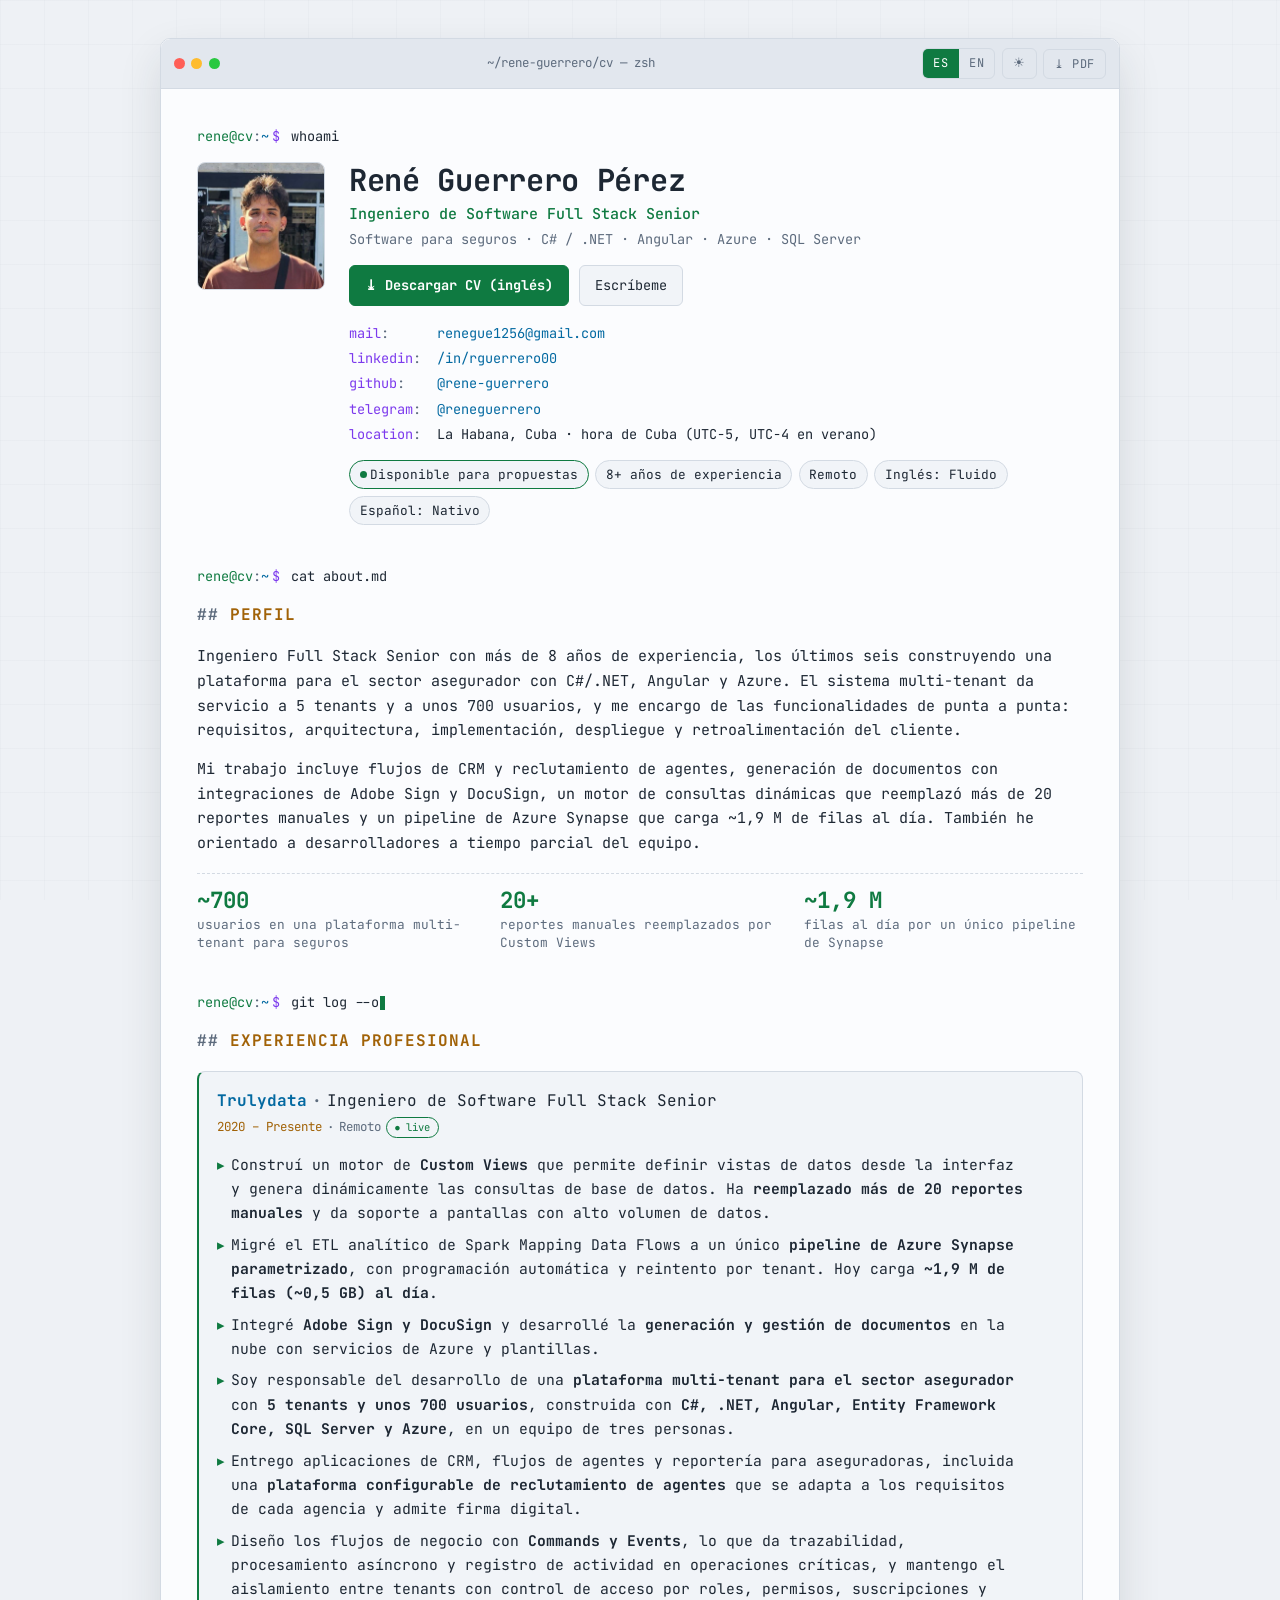
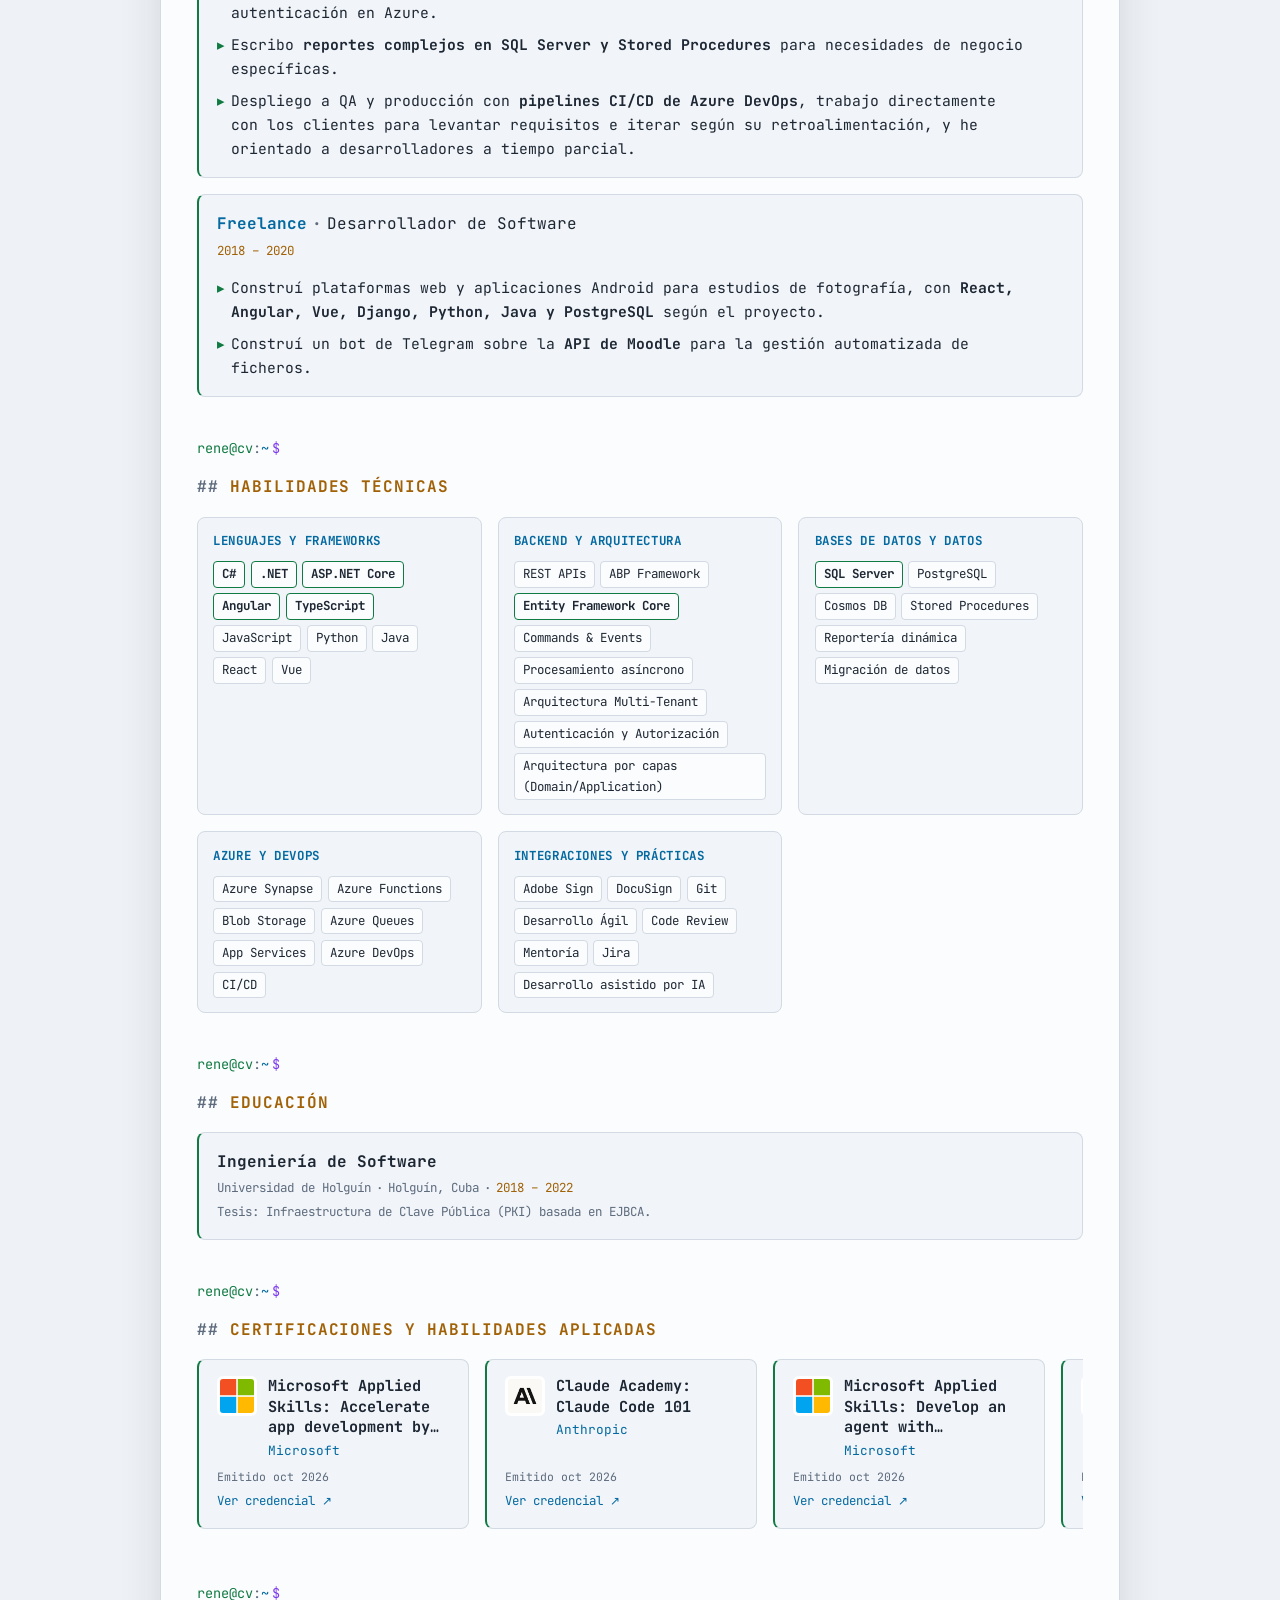
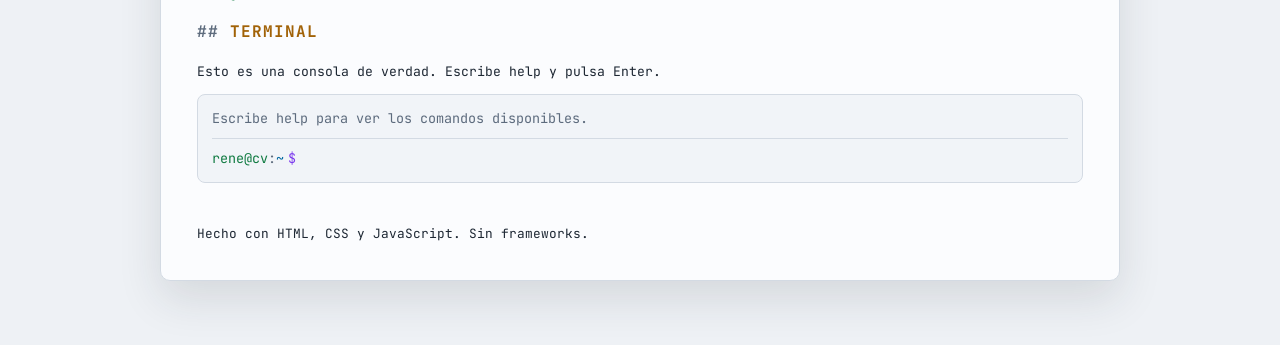
==== commit 4741dc24: "Move location to Havana on the site, structured data and CV Co-Authored-By: Claude Opus 5.5 <noreply" ====
--- a/es/index.html
+++ b/es/index.html
@@ -47,7 +47,7 @@
   "email": "mailto:renegue1256@gmail.com",
   "address": {
     "@type": "PostalAddress",
-    "addressLocality": "Holguín",
+    "addressLocality": "Havana",
     "addressCountry": "CU"
   },
   "sameAs": [
@@ -126,7 +126,7 @@
             <li><span class="key">linkedin</span><a href="https://www.linkedin.com/in/rguerrero00/" target="_blank" rel="noopener">/in/rguerrero00</a></li>
             <li><span class="key">github</span><a href="https://github.com/rene-guerrero" target="_blank" rel="noopener">@rene-guerrero</a></li>
             <li><span class="key">telegram</span><a href="https://t.me/reneguerrero" target="_blank" rel="noopener">@reneguerrero</a></li>
-            <li><span class="key">location</span><span data-i18n="hero.location">Holguín, Cuba · hora de Cuba (UTC−5, UTC−4 en verano)</span></li>
+            <li><span class="key">location</span><span data-i18n="hero.location">La Habana, Cuba · hora de Cuba (UTC−5, UTC−4 en verano)</span></li>
           </ul>
           <p class="badges">
             <span class="badge badge--status"><span class="pulse" aria-hidden="true"></span><span data-i18n="hero.available">Disponible para propuestas</span></span>
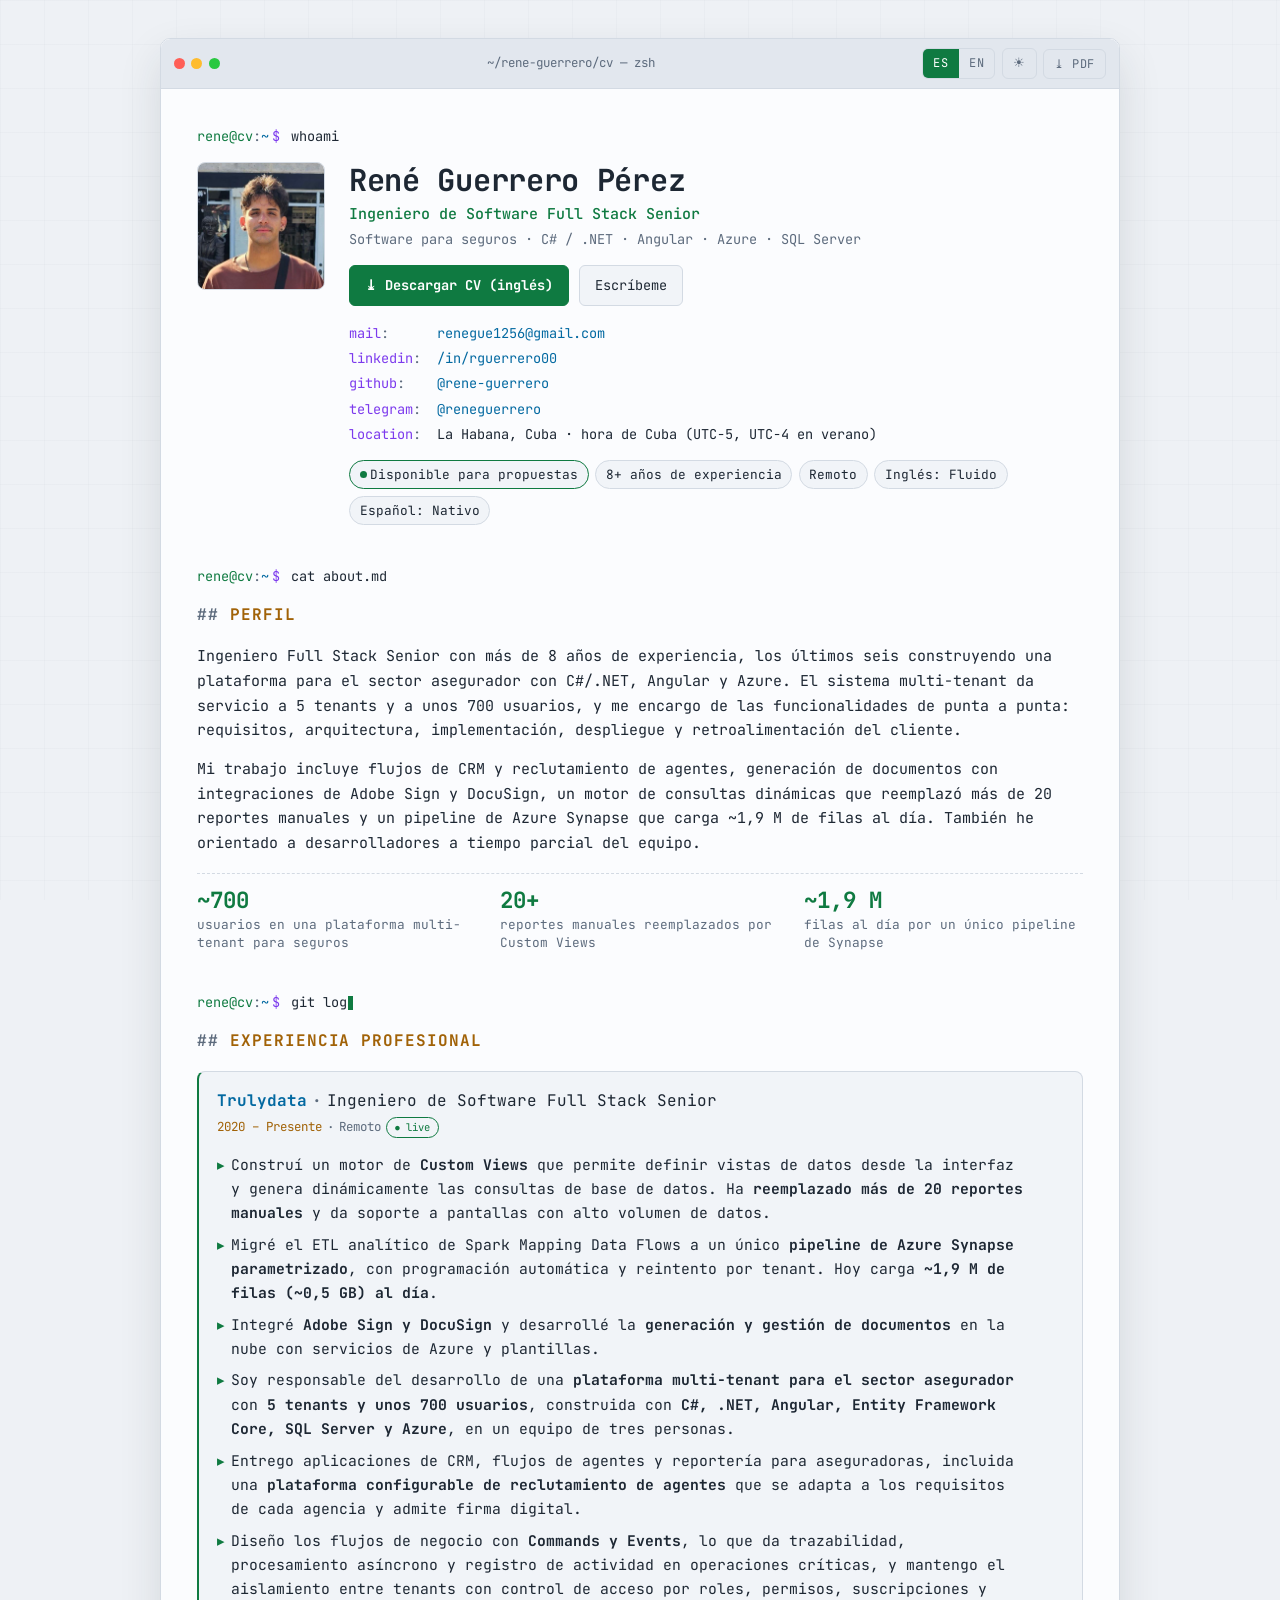
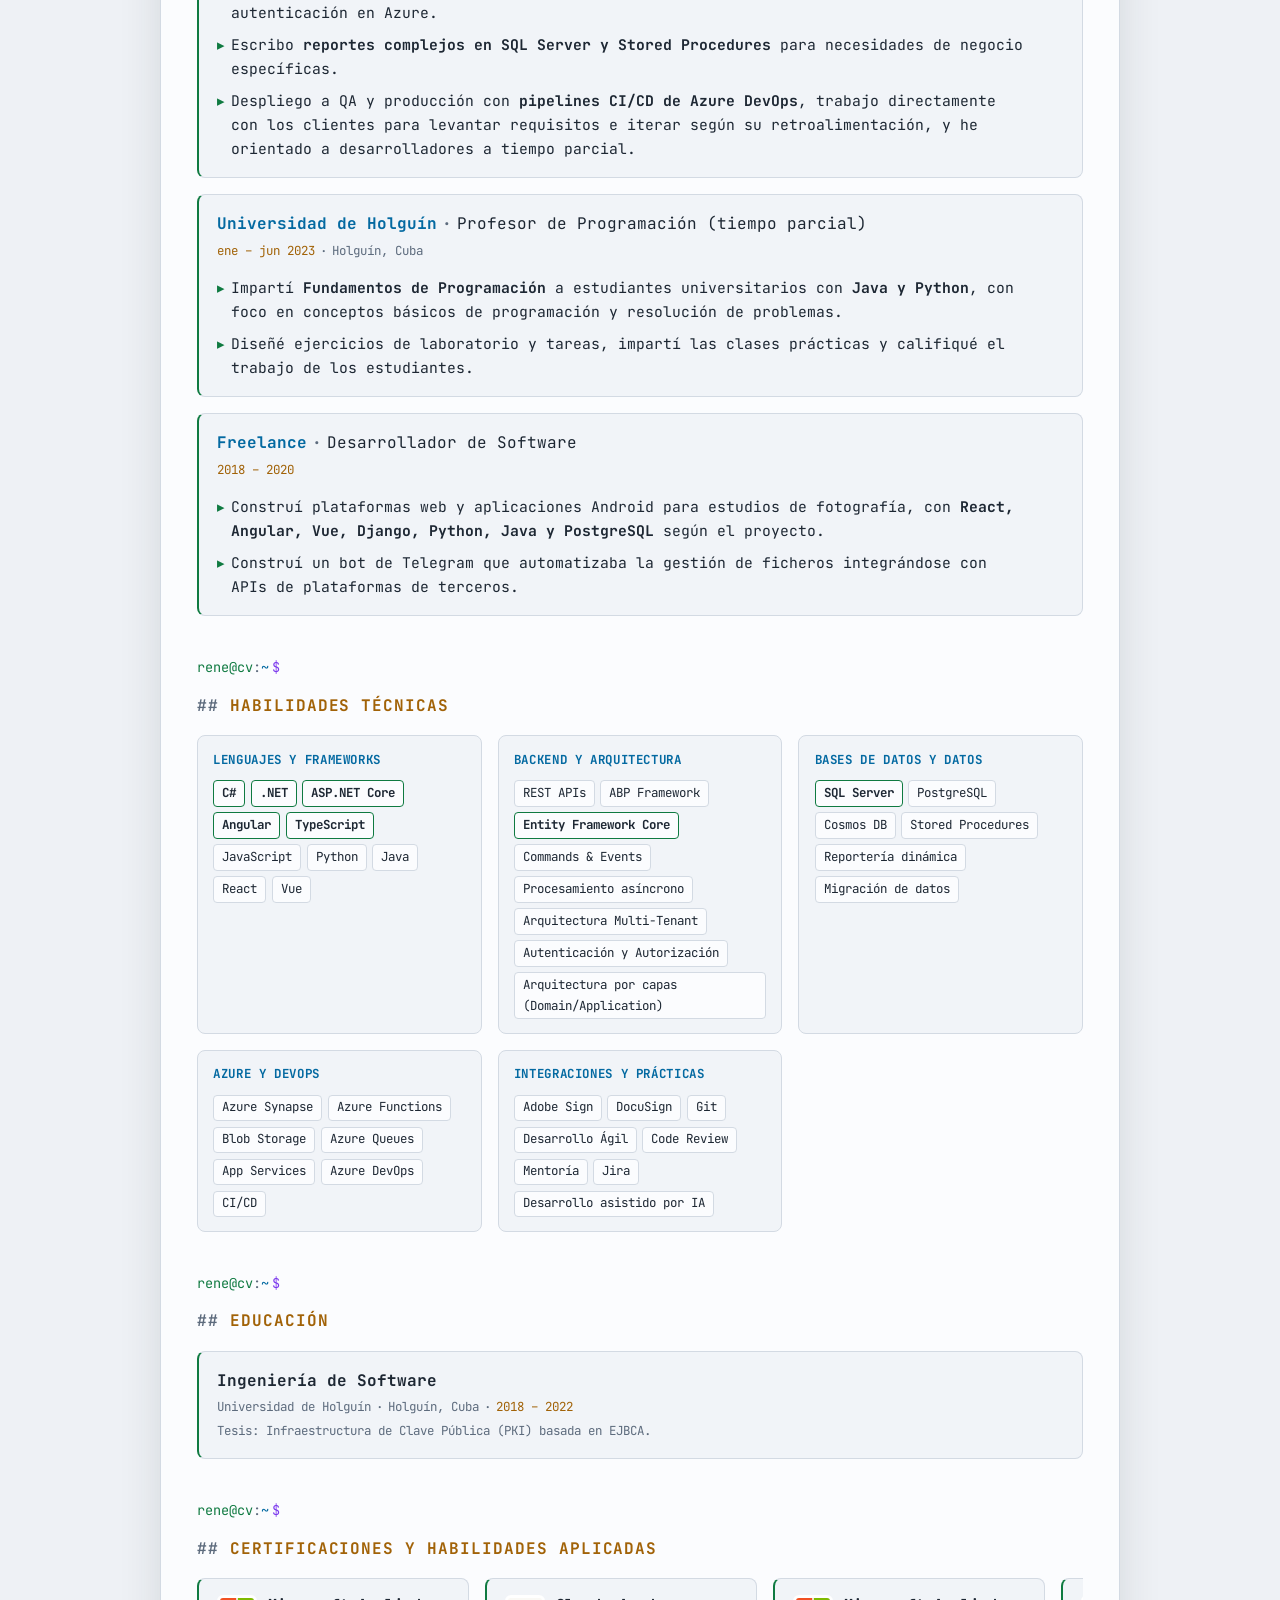
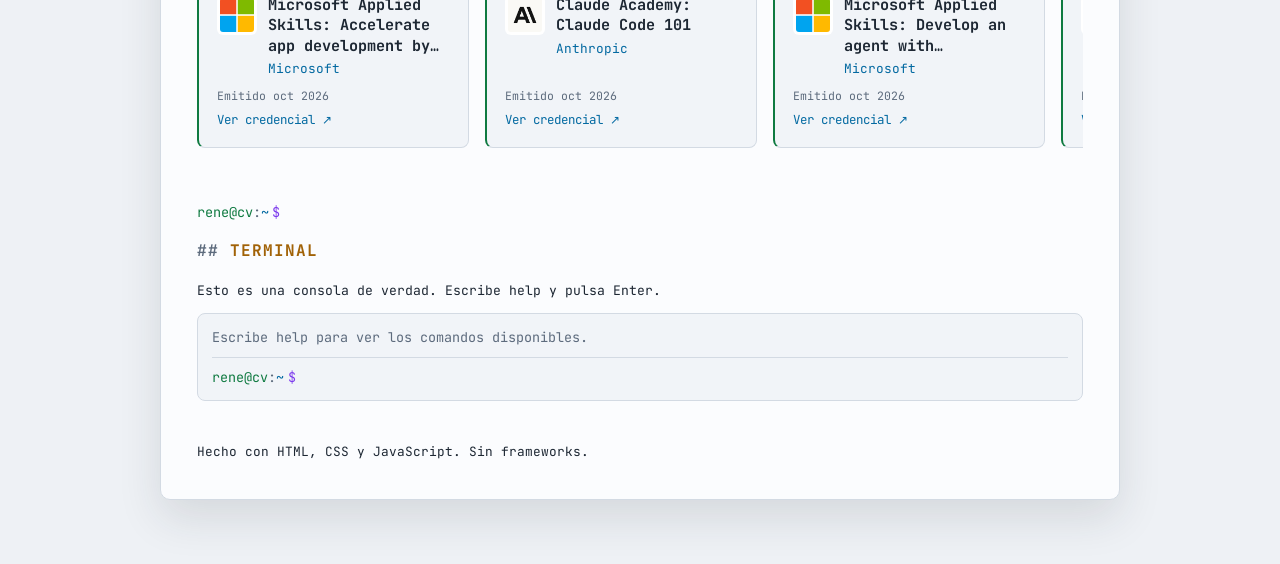
==== commit bdc6730c: "Add the University of Holguín teaching role; generalize the Telegram bot bullet Programming Instruct" ====
--- a/es/index.html
+++ b/es/index.html
@@ -152,7 +152,7 @@
     <section class="block" id="experience-section">
       <p class="cmd" aria-hidden="true"><span class="prompt">rene@cv</span><span class="sep">:</span><span class="path">~</span><span class="sigil">$</span> <span class="typed">git log --oneline experience/</span></p>
       <h2 class="h2" data-i18n="exp.title">Experiencia profesional</h2>
-      <div id="experience" class="timeline"><!--pre:experience--><article class="card job"><header class="job__head"><h3 class="card__title"><span class="job__company">Trulydata</span><span class="dot">·</span><span class="job__role">Ingeniero de Software Full Stack Senior</span></h3><p class="card__meta"><span class="when">2020 – Presente</span><span class="dot">·</span><span>Remoto</span><span class="chip chip--live">● live</span></p></header><ul class="bullets"><li>Construí un motor de <strong>Custom Views</strong> que permite definir vistas de datos desde la interfaz y genera dinámicamente las consultas de base de datos. Ha <strong>reemplazado más de 20 reportes manuales</strong> y da soporte a pantallas con alto volumen de datos.</li><li>Migré el ETL analítico de Spark Mapping Data Flows a un único <strong>pipeline de Azure Synapse parametrizado</strong>, con programación automática y reintento por tenant. Hoy carga <strong>~1,9 M de filas (~0,5 GB) al día</strong>.</li><li>Integré <strong>Adobe Sign y DocuSign</strong> y desarrollé la <strong>generación y gestión de documentos</strong> en la nube con servicios de Azure y plantillas.</li><li>Soy responsable del desarrollo de una <strong>plataforma multi-tenant para el sector asegurador</strong> con <strong>5 tenants y unos 700 usuarios</strong>, construida con <strong>C#, .NET, Angular, Entity Framework Core, SQL Server y Azure</strong>, en un equipo de tres personas.</li><li>Entrego aplicaciones de CRM, flujos de agentes y reportería para aseguradoras, incluida una <strong>plataforma configurable de reclutamiento de agentes</strong> que se adapta a los requisitos de cada agencia y admite firma digital.</li><li>Diseño los flujos de negocio con <strong>Commands y Events</strong>, lo que da trazabilidad, procesamiento asíncrono y registro de actividad en operaciones críticas, y mantengo el aislamiento entre tenants con control de acceso por roles, permisos, suscripciones y autenticación en Azure.</li><li>Escribo <strong>reportes complejos en SQL Server y Stored Procedures</strong> para necesidades de negocio específicas.</li><li>Despliego a QA y producción con <strong>pipelines CI/CD de Azure DevOps</strong>, trabajo directamente con los clientes para levantar requisitos e iterar según su retroalimentación, y he orientado a desarrolladores a tiempo parcial.</li></ul></article><article class="card job"><header class="job__head"><h3 class="card__title"><span class="job__company">Freelance</span><span class="dot">·</span><span class="job__role">Desarrollador de Software</span></h3><p class="card__meta"><span class="when">2018 – 2020</span></p></header><ul class="bullets"><li>Construí plataformas web y aplicaciones Android para estudios de fotografía, con <strong>React, Angular, Vue, Django, Python, Java y PostgreSQL</strong> según el proyecto.</li><li>Construí un bot de Telegram sobre la <strong>API de Moodle</strong> para la gestión automatizada de ficheros.</li></ul></article><!--/pre:experience--></div>
+      <div id="experience" class="timeline"><!--pre:experience--><article class="card job"><header class="job__head"><h3 class="card__title"><span class="job__company">Trulydata</span><span class="dot">·</span><span class="job__role">Ingeniero de Software Full Stack Senior</span></h3><p class="card__meta"><span class="when">2020 – Presente</span><span class="dot">·</span><span>Remoto</span><span class="chip chip--live">● live</span></p></header><ul class="bullets"><li>Construí un motor de <strong>Custom Views</strong> que permite definir vistas de datos desde la interfaz y genera dinámicamente las consultas de base de datos. Ha <strong>reemplazado más de 20 reportes manuales</strong> y da soporte a pantallas con alto volumen de datos.</li><li>Migré el ETL analítico de Spark Mapping Data Flows a un único <strong>pipeline de Azure Synapse parametrizado</strong>, con programación automática y reintento por tenant. Hoy carga <strong>~1,9 M de filas (~0,5 GB) al día</strong>.</li><li>Integré <strong>Adobe Sign y DocuSign</strong> y desarrollé la <strong>generación y gestión de documentos</strong> en la nube con servicios de Azure y plantillas.</li><li>Soy responsable del desarrollo de una <strong>plataforma multi-tenant para el sector asegurador</strong> con <strong>5 tenants y unos 700 usuarios</strong>, construida con <strong>C#, .NET, Angular, Entity Framework Core, SQL Server y Azure</strong>, en un equipo de tres personas.</li><li>Entrego aplicaciones de CRM, flujos de agentes y reportería para aseguradoras, incluida una <strong>plataforma configurable de reclutamiento de agentes</strong> que se adapta a los requisitos de cada agencia y admite firma digital.</li><li>Diseño los flujos de negocio con <strong>Commands y Events</strong>, lo que da trazabilidad, procesamiento asíncrono y registro de actividad en operaciones críticas, y mantengo el aislamiento entre tenants con control de acceso por roles, permisos, suscripciones y autenticación en Azure.</li><li>Escribo <strong>reportes complejos en SQL Server y Stored Procedures</strong> para necesidades de negocio específicas.</li><li>Despliego a QA y producción con <strong>pipelines CI/CD de Azure DevOps</strong>, trabajo directamente con los clientes para levantar requisitos e iterar según su retroalimentación, y he orientado a desarrolladores a tiempo parcial.</li></ul></article><article class="card job"><header class="job__head"><h3 class="card__title"><span class="job__company">Universidad de Holguín</span><span class="dot">·</span><span class="job__role">Profesor de Programación (tiempo parcial)</span></h3><p class="card__meta"><span class="when">ene – jun 2023</span><span class="dot">·</span><span>Holguín, Cuba</span></p></header><ul class="bullets"><li>Impartí <strong>Fundamentos de Programación</strong> a estudiantes universitarios con <strong>Java y Python</strong>, con foco en conceptos básicos de programación y resolución de problemas.</li><li>Diseñé ejercicios de laboratorio y tareas, impartí las clases prácticas y califiqué el trabajo de los estudiantes.</li></ul></article><article class="card job"><header class="job__head"><h3 class="card__title"><span class="job__company">Freelance</span><span class="dot">·</span><span class="job__role">Desarrollador de Software</span></h3><p class="card__meta"><span class="when">2018 – 2020</span></p></header><ul class="bullets"><li>Construí plataformas web y aplicaciones Android para estudios de fotografía, con <strong>React, Angular, Vue, Django, Python, Java y PostgreSQL</strong> según el proyecto.</li><li>Construí un bot de Telegram que automatizaba la gestión de ficheros integrándose con APIs de plataformas de terceros.</li></ul></article><!--/pre:experience--></div>
     </section>
 
     <!-- ── SKILLS ───────────────────────────────────────── -->
